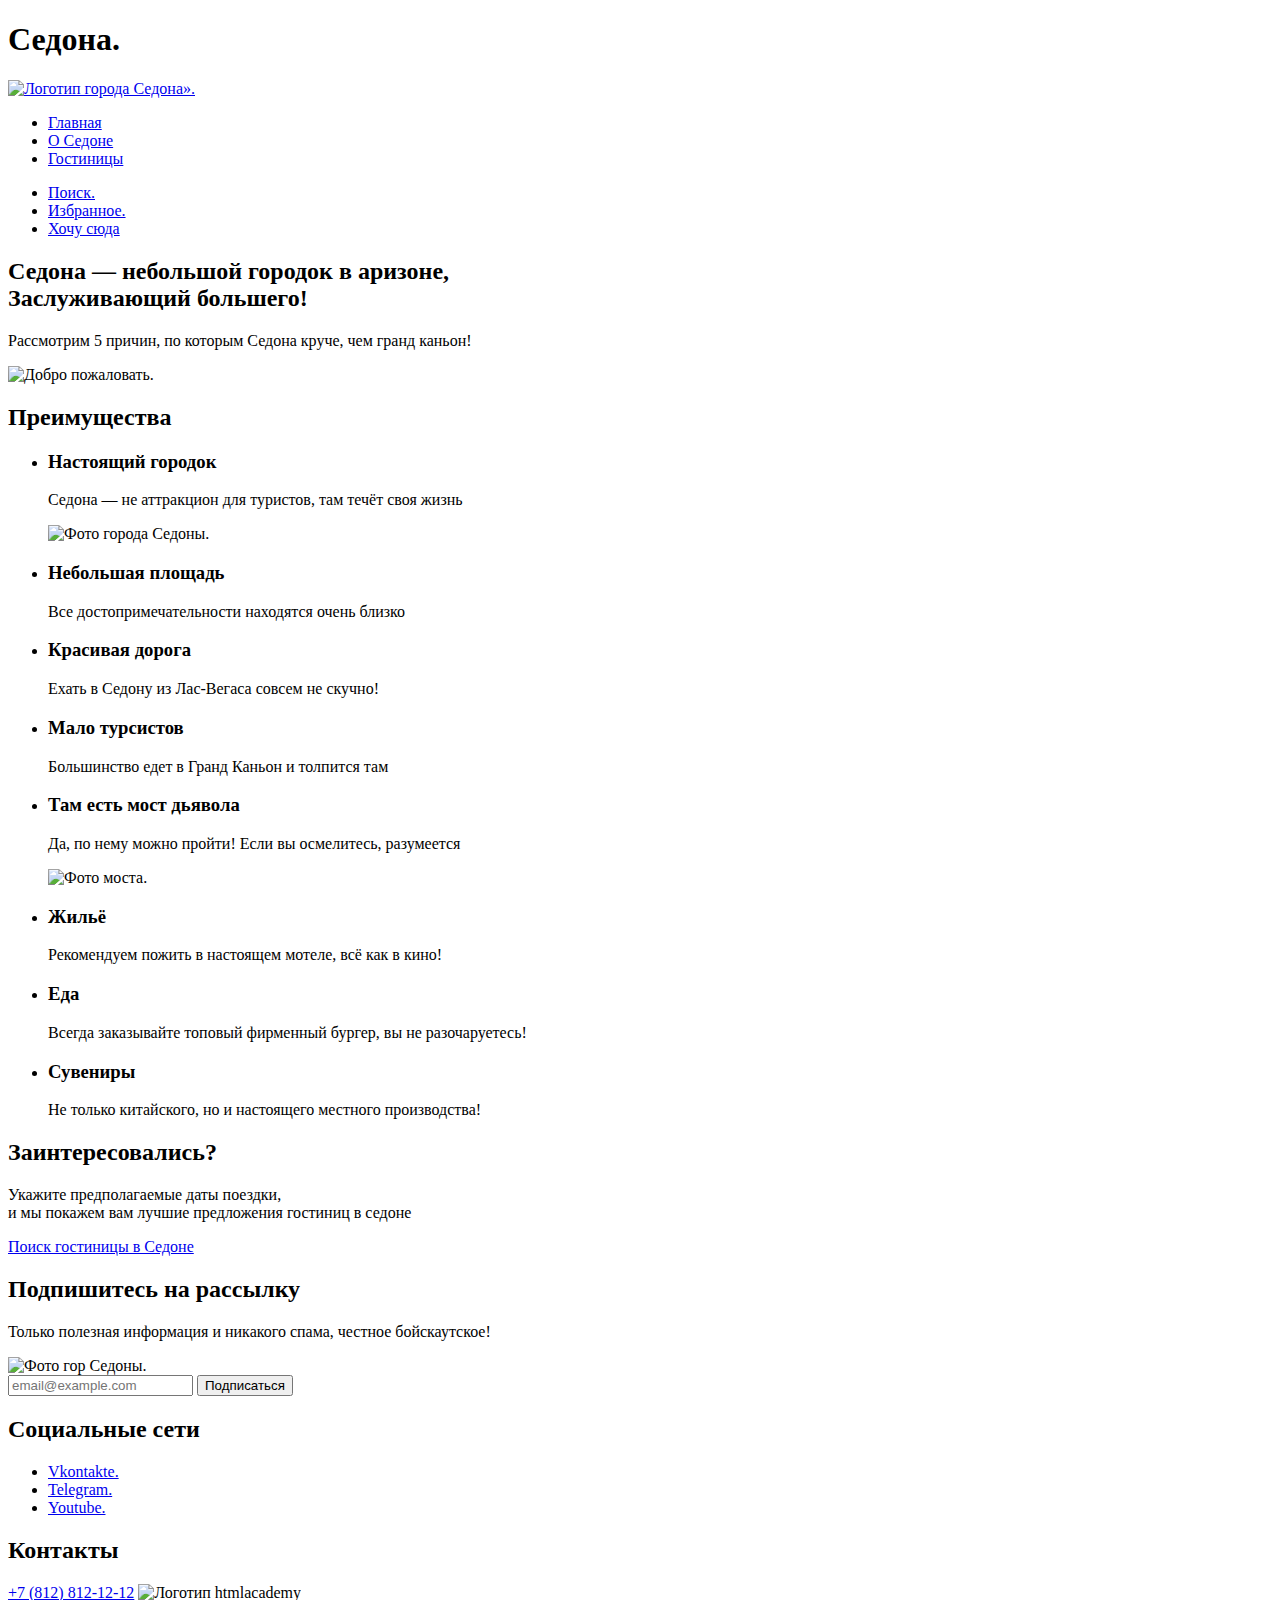
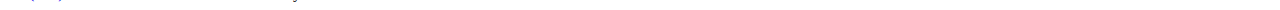
==== index.html @ 0842f84a "исправление ошибок в разметке" ====
<!DOCTYPE html>
<html lang="ru">

  <head>
    <meta charset="utf-8">
    <title>Сайт города Седона</title>
    <link rel="stylesheet" href=".vscode/styles/styles.css">
  </head>

  <body>
    <h1 class="visually-hidden">Седона.</h1>
    <header class="page-header">
      <nav class="navigation">
        <a class="navigation-logo" href="index.html">
          <img class="page-header-logo" src="images/logo-sedona.svg" width="140" height="70"
            alt="Логотип города Седона».">
        </a>
        <ul class="navigation-list">
          <li class="navigation-item">
            <a class="navigation-link" href="#">Главная</a>
          </li>
          <li class="navigation-item">
            <a class="navigation-link" href="about.html">О Седоне</a>
          </li>
          <li class="navigation-item">
            <a class="navigation-link" href="catalog.html">Гостиницы</a>
          </li>
        </ul>
        <ul class="navigation-list navigation-user">
          <li class="navigation-item">
            <a class="navigation-link" href="#">
              <span class="visually-hidden">Поиск.</span>
            </a>
          </li>
          <li class="navigation-item">
            <a class="navigation-link" href="#">
              <span class="visually-hidden">Избранное.</span>
            </a>
          </li>
          <li class="navigation-item">
            <a class="button button-go" href="#">Хочу сюда</a>
          </li>
        </ul>
      </nav>
    </header>
    <main class="main-index">
      <div class="text-field text-field-promo">
        <h2 class="text-field-promo-main">Седона — небольшой городок в аризоне,<br>Заслуживающий
          большего!</h2>
        <p class="text-field-promo-secondary">Рассмотрим 5 причин, по которым Седона круче, чем гранд каньон!</p>
      </div>
      <img class="welcome" src="images/welcome.svg" width="188" height="45" alt="Добро пожаловать.">
      <section class="advantages">
        <h2 class="visually-hidden">Преимущества</h2>
        <ul class="advantages-list">
          <li class="advantages-item">
            <h3 class="advantages-title">Настоящий городок</h3>
            <p class="advantages-description">Седона — не аттракцион для туристов, там течёт своя жизнь</p>
            <img class="advantages-image" src="images/city.jpg" width="800" height="384" alt="Фото города Седоны.">
          </li>
          <li class="advantages-item">
            <h3 class="advantages-title">Небольшая площадь</h3>
            <p class="advantages-description">Все достопримечательности находятся очень близко</p>
          </li>
          <li class="advantages-item">
            <h3 class="advantages-title">Красивая дорога</h3>
            <p class="advantages-description">Ехать в Седону из Лас-Вегаса совсем не скучно!</p>
          </li>
          <li class="advantages-item">
            <h3 class="advantages-title">Мало турсистов</h3>
            <p class="advantages-description">Большинство едет в Гранд Каньон и толпится там</p>
          </li>
          <li class="advantages-item">
            <h3 class="advantages-title">Там есть мост дьявола</h3>
            <p class="advantages-description">Да, по нему можно пройти! Если вы осмелитесь, разумеется</p>
            <img class="advantages-image" src="images/bridge.jpg" width="800" height="384" alt="Фото моста.">
          </li>
          <li class="advantages-item">
            <h3 class="advantages-title">Жильё</h3>
            <p class="advantages-description">Рекомендуем пожить в настоящем мотеле,
              всё как в кино!</p>
          </li>
          <li class="advantages-item">
            <h3 class="advantages-title">Еда</h3>
            <p class="advantages-description">Всегда заказывайте топовый фирменный бургер, вы не разочаруетесь!</p>
          </li>
          <li class="advantages-item">
            <h3 class="advantages-title">Сувениры</h3>
            <p class="advantages-description">Не только китайского, но и настоящего местного производства!</p>
          </li>
        </ul>
      </section>
      <section class="appointment">
        <h2 class="appointment-title title-general">Заинтересовались?</h2>
        <p class="appointment-description">Укажите предполагаемые даты поездки,<br>и мы покажем вам лучшие предложения
          гостиниц в седоне</p>
        <a class="button button-catalog" href="#">Поиск гостиницы в Седоне</a>
      </section>
    </main>
    <footer class="page-footer">
      <section class="newsletter">
        <h2 class="page-footer-title title-general">Подпишитесь на рассылку</h2>
        <p class="page-footer-description">Только полезная информация и никакого спама, честное бойскаутское!</p>
        <img class="background-image" src="images/background-footer.jpg" width="1200" height="415"
          alt="Фото гор Седоны.">
        <form class="newsletter-form" action="https://echo.htmlacademy.ru/" method="post">
          <label for="newsletter-email"></label>
          <input class="field" placeholder="email@example.com" type="email" name="newsletter-email"
            id="newsletter-email" required>
          <button class="button newsletter-button" type="submit">
            Подписаться
          </button>
        </form>
      </section>
      <section class="footer-social">
        <h2 class="visually-hidden">Социальные сети</h2>
        <ul class="footer-social-list">
          <li class="footer-social-item">
            <a class="social-link" href="https://vk.com/htmlacademy">
              <span class="visually-hidden">Vkontakte.</span>
            </a>
          </li>
          <li class="footer-social-item">
            <a class="social-link" href="https://t.me/htmlacademy">
              <span class="visually-hidden">Telegram.</span>
            </a>
          </li>
          <li class="footer-social-item">
            <a class="social-link" href="https://www.youtube.com/htmlacademy">
              <span class="visually-hidden">Youtube.</span>
            </a>
          </li>
        </ul>
      </section>
      <section class="footer-contacts">
        <h2 class="visually-hidden">Контакты</h2>
        <a class="footer-contacts-phone" href="tel:+78128121212">+7 (812) 812-12-12</a>
        <img class="footer-contacts-logo" src="images/html-academy.svg" width="115" height="33"
          alt="Логотип htmlacademy">
      </section>
    </footer>
  </body>

</html>
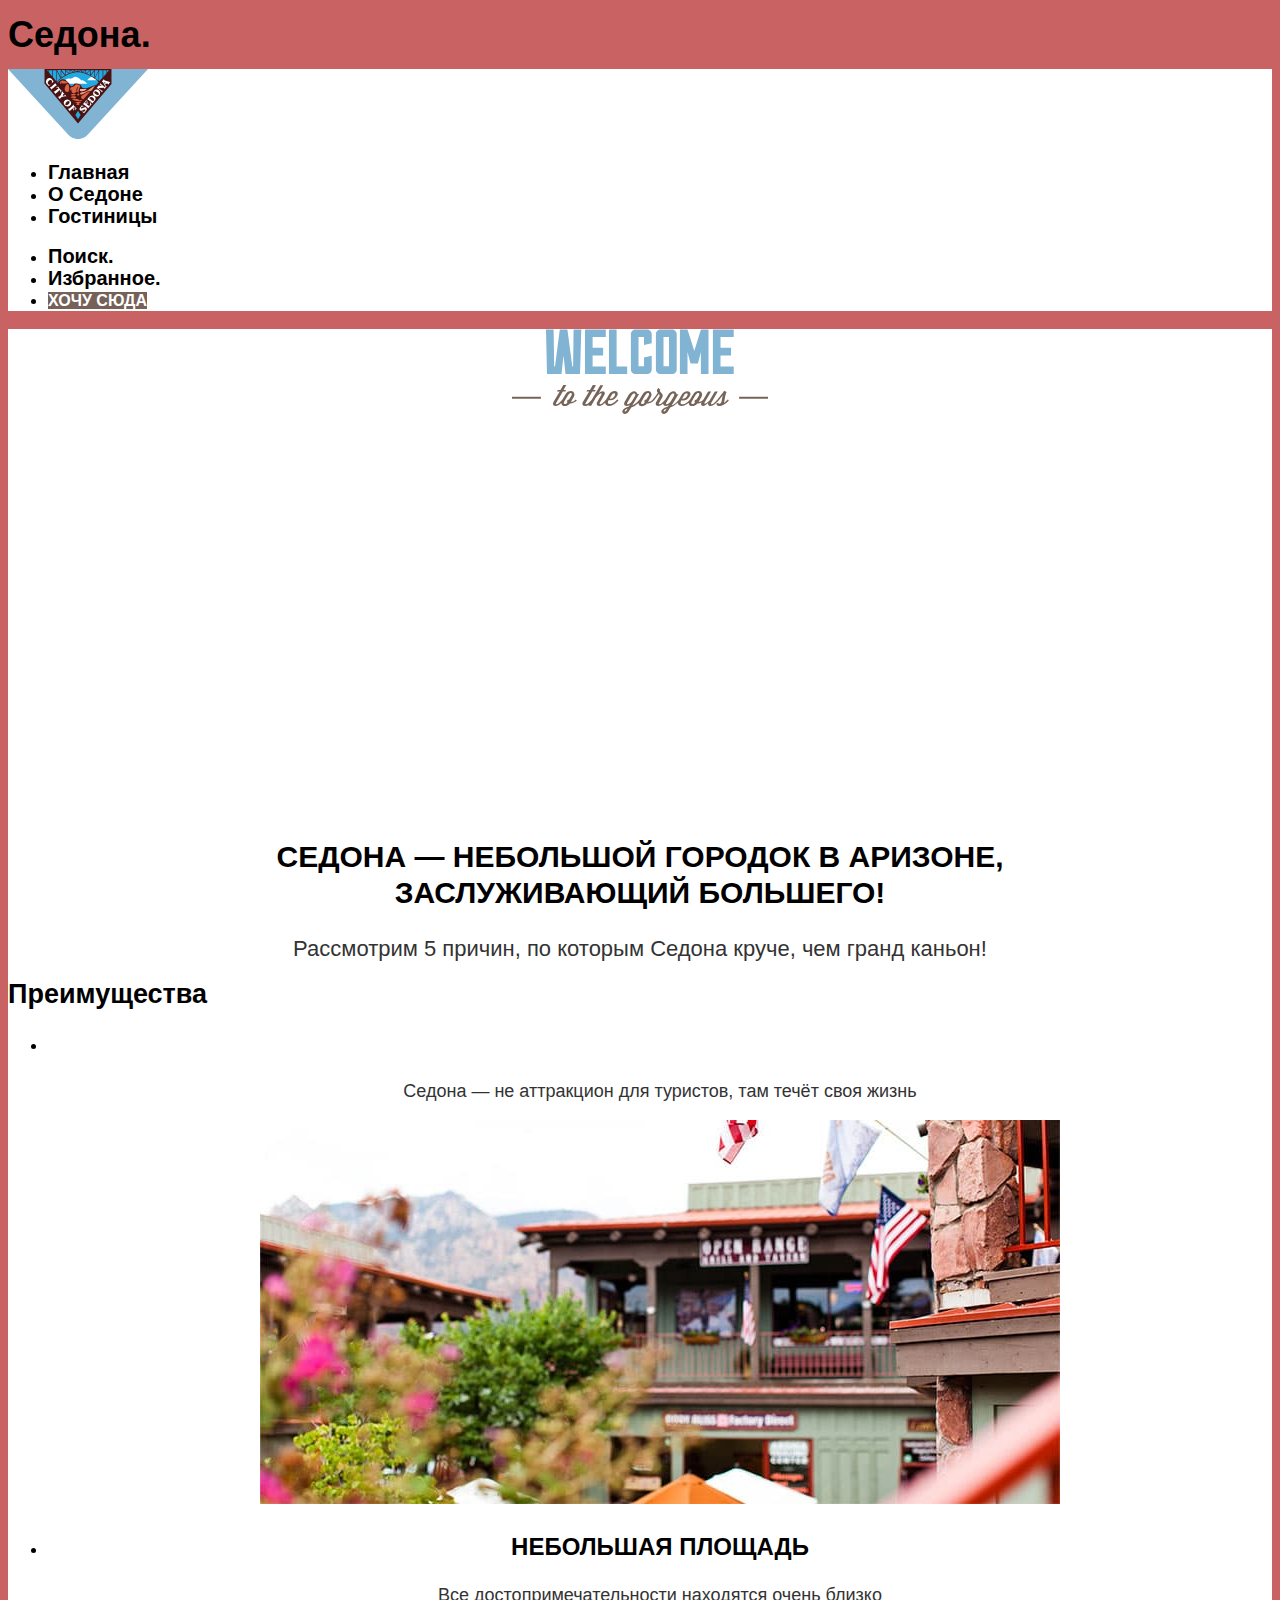
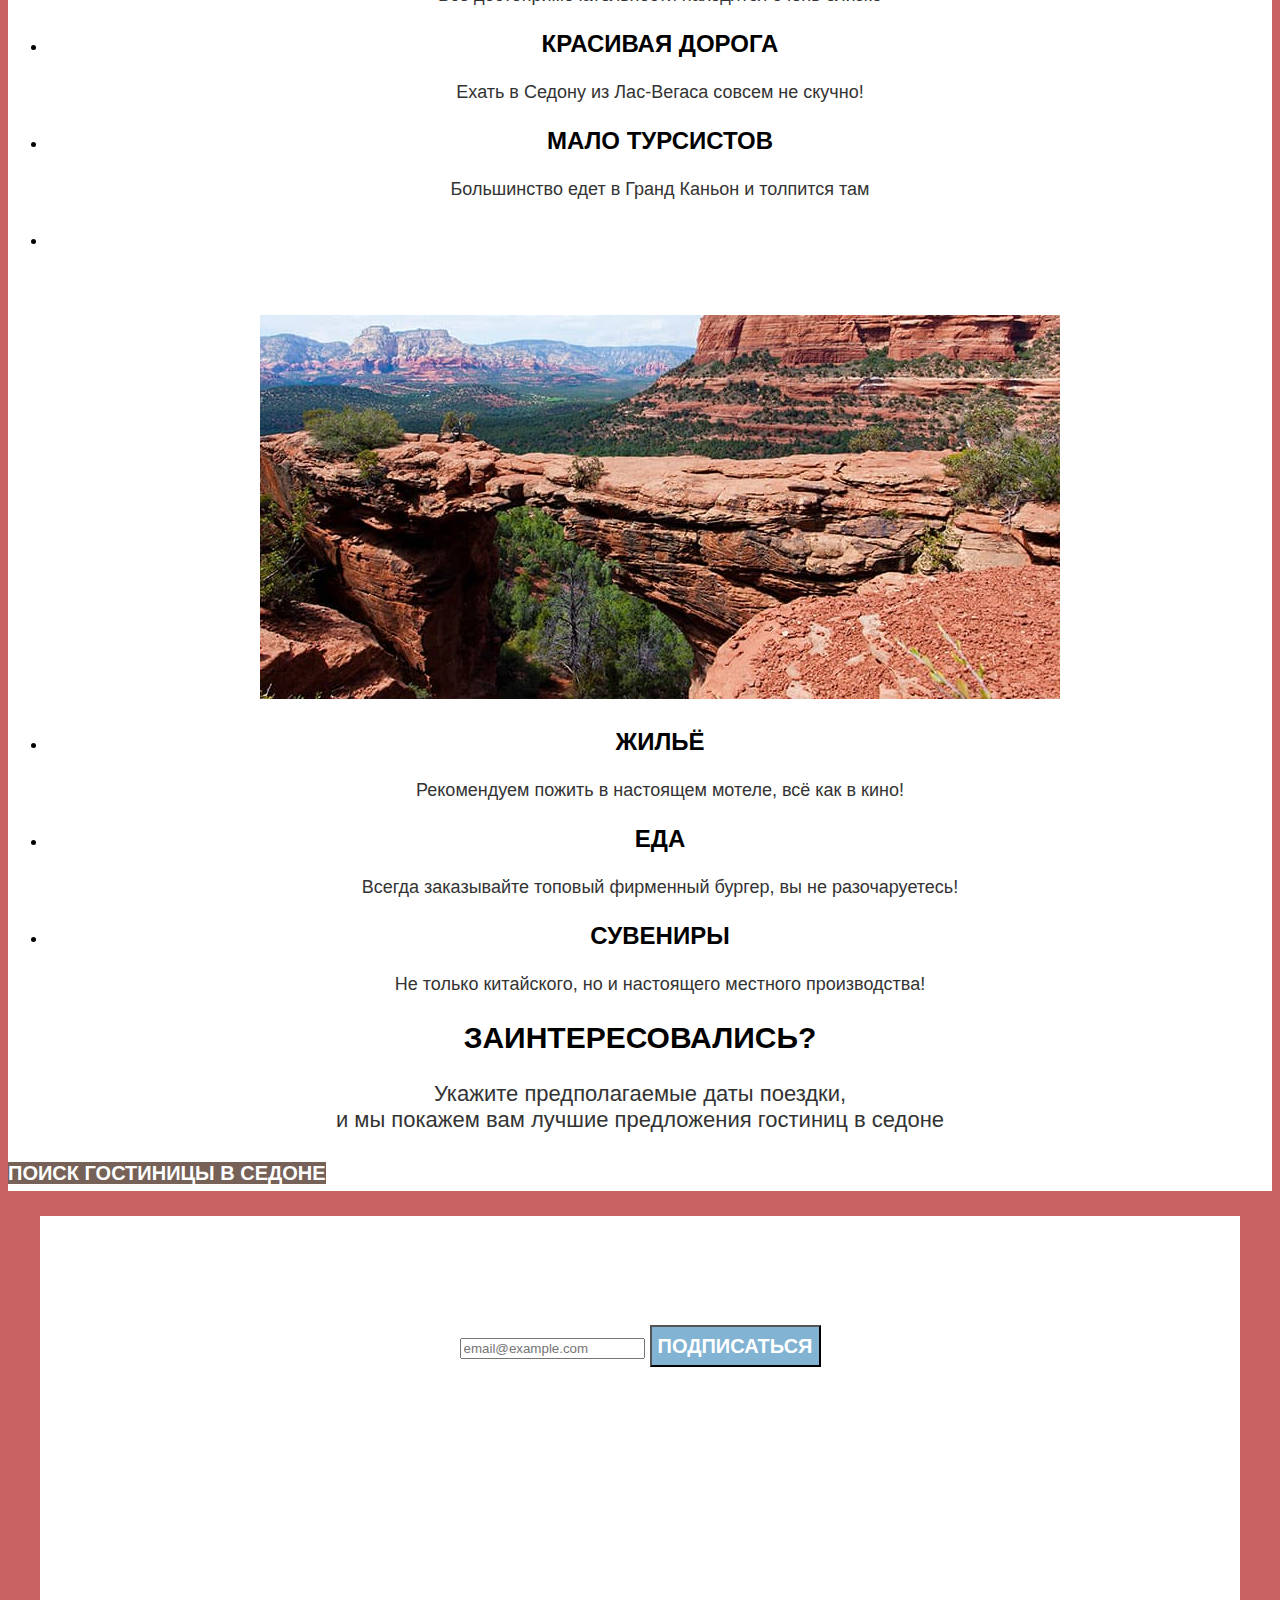
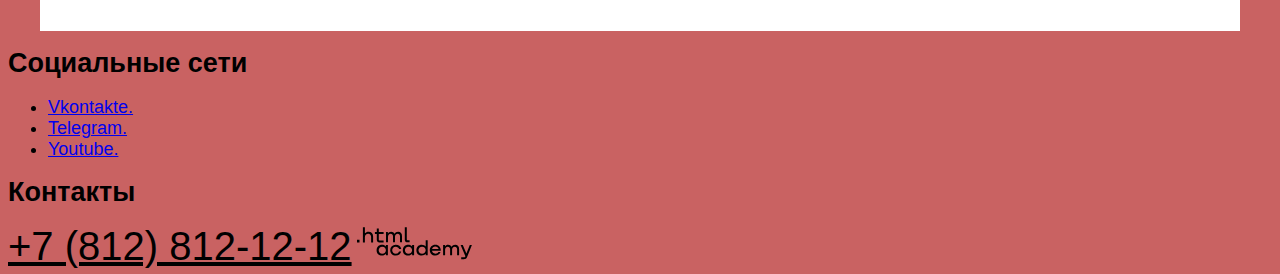
==== commit de2d5d4f: "графика и стилизация" ====
--- a/index.html
+++ b/index.html
@@ -38,24 +38,27 @@
             </a>
           </li>
           <li class="navigation-item">
-            <a class="button button-go" href="#">Хочу сюда</a>
+            <a class="button button-small" href="#">Хочу сюда</a>
           </li>
         </ul>
       </nav>
     </header>
     <main class="main-index">
+      <div class="hiro-block">
+        <img class="welcome" src="images/welcome.svg" width="458" height="352" alt="Добро пожаловать.">
+      </div>
       <div class="text-field text-field-promo">
-        <h2 class="text-field-promo-main">Седона — небольшой городок в аризоне,<br>Заслуживающий
+        <h2 class="text-field-promo-main title-general">Седона — небольшой городок в аризоне,<br>Заслуживающий
           большего!</h2>
-        <p class="text-field-promo-secondary">Рассмотрим 5 причин, по которым Седона круче, чем гранд каньон!</p>
+        <p class="text-field-promo-secondary description-general">Рассмотрим 5 причин, по которым Седона круче, чем
+          гранд каньон!</p>
       </div>
-      <img class="welcome" src="images/welcome.svg" width="188" height="45" alt="Добро пожаловать.">
       <section class="advantages">
         <h2 class="visually-hidden">Преимущества</h2>
         <ul class="advantages-list">
           <li class="advantages-item">
-            <h3 class="advantages-title">Настоящий городок</h3>
-            <p class="advantages-description">Седона — не аттракцион для туристов, там течёт своя жизнь</p>
+            <h3 class="advantages-title title-white">Настоящий городок</h3>
+            <p class="advantages-description ">Седона — не аттракцион для туристов, там течёт своя жизнь</p>
             <img class="advantages-image" src="images/city.jpg" width="800" height="384" alt="Фото города Седоны.">
           </li>
           <li class="advantages-item">
@@ -71,8 +74,9 @@
             <p class="advantages-description">Большинство едет в Гранд Каньон и толпится там</p>
           </li>
           <li class="advantages-item">
-            <h3 class="advantages-title">Там есть мост дьявола</h3>
-            <p class="advantages-description">Да, по нему можно пройти! Если вы осмелитесь, разумеется</p>
+            <h3 class="advantages-title title-white">Там есть мост дьявола</h3>
+            <p class="advantages-description description-white">Да, по нему можно пройти! Если вы осмелитесь, разумеется
+            </p>
             <img class="advantages-image" src="images/bridge.jpg" width="800" height="384" alt="Фото моста.">
           </li>
           <li class="advantages-item">
@@ -92,22 +96,22 @@
       </section>
       <section class="appointment">
         <h2 class="appointment-title title-general">Заинтересовались?</h2>
-        <p class="appointment-description">Укажите предполагаемые даты поездки,<br>и мы покажем вам лучшие предложения
+        <p class="appointment-description description-general">Укажите предполагаемые даты поездки,<br>и мы покажем вам
+          лучшие предложения
           гостиниц в седоне</p>
-        <a class="button button-catalog" href="#">Поиск гостиницы в Седоне</a>
+        <a class="button-search button-big" href="#">Поиск гостиницы в Седоне</a>
       </section>
     </main>
     <footer class="page-footer">
-      <section class="newsletter">
-        <h2 class="page-footer-title title-general">Подпишитесь на рассылку</h2>
-        <p class="page-footer-description">Только полезная информация и никакого спама, честное бойскаутское!</p>
-        <img class="background-image" src="images/background-footer.jpg" width="1200" height="415"
-          alt="Фото гор Седоны.">
+      <section class="newsletter-index">
+        <h2 class="page-footer-title-index title-general">Подпишитесь на рассылку</h2>
+        <p class="page-footer-description-index description-general">Только полезная информация и никакого спама,
+          честное бойскаутское!</p>
         <form class="newsletter-form" action="https://echo.htmlacademy.ru/" method="post">
           <label for="newsletter-email"></label>
           <input class="field" placeholder="email@example.com" type="email" name="newsletter-email"
             id="newsletter-email" required>
-          <button class="button newsletter-button" type="submit">
+          <button class="button button-big" type="submit">
             Подписаться
           </button>
         </form>
--- a/.vscode/styles/styles.css
+++ b/.vscode/styles/styles.css
@@ -0,0 +1,169 @@
+@font-face {
+  font-family: "PT Sans";
+  font-style: normal;
+  font-weight: 400;
+  src: url("../fonts/ptsans-400.woff2") format("woff2");
+  font-display: swap;
+}
+@font-face {
+  font-family: "PT Sans";
+  font-style: normal;
+  font-weight: 700;
+  src: url("../fonts/ptsans-700.woff2") format("woff2");
+  font-display: swap;
+}
+@font-face {
+  font-family: "PT Sans";
+  font-style: italic;
+  font-weight: 400;
+  src: url("../fonts/ptsans-400.woff2") format("woff2");
+  font-display: swap;
+}
+@font-face {
+  font-family: "PT Sans";
+  font-style: italic;
+  font-weight: 700;
+  src: url("../fonts/ptsans-700.woff2") format("woff2");
+  font-display: swap;
+}
+body {
+  font-family: "PT Sans", sans-serif;
+  font-size: 18px;
+  line-height: 21px;
+  font-style: normal;
+  color: #000000;
+  background-color: #c96262;
+
+}
+.page-header {
+  color: #000000;
+  background-color: #FFFFFF;
+}
+.navigation-link {
+  font-size: 20px;
+  font-weight: 700;
+  text-align: left;
+  text-decoration: none;
+  color: #000000;
+}
+.main-index {
+  color: #000000;
+  background-color: #FFFFFF;
+}
+.hiro-block {
+  width: 1200px;
+  height: 485px;
+  margin: auto;
+  text-align: center;
+  background-color: #FFFFFF;
+  background-image: url("../images/index-background.jpg"), url("../images/divider.svg");
+  background-position: center bottom, center;
+  background-repeat: no-repeat;
+}
+.title-general {
+  font-size: 30px;
+  line-height: 36px;
+  font-weight: 700;
+  text-transform: uppercase;
+  text-align: center;
+  color: #000000;
+}
+.description-general {
+  font-size: 22px;
+  line-height: 26px;
+  font-weight: 400;
+  text-align: center;
+  color: #333333;
+}
+.advantages-list {
+  text-align: center;
+}
+
+.advantages-title {
+  font-size: 24px;
+  line-height: 28px;
+  text-transform: uppercase;
+}
+.advantages-description {
+  line-height: 21px;
+  color: #333333;
+}
+.title-white {
+  color: #FFFFFF;
+}
+.description-white {
+  color: #FFFFFF;
+}
+.newsletter-index {
+  width: 1200px;
+  height: 415px;
+  margin: auto;
+  text-align: center;
+  background-color: #FFFFFF;
+  background-image: url("../images\background-footer.jpg");
+  background-position: center;
+  background-repeat: no-repeat;
+}
+.page-footer-title-index {
+  color: #FFFFFF;
+}
+.page-footer-description-index {
+  color: #FFFFFF;
+}
+.footer-contacts-phone {
+  font-size: 40px;
+  line-height: 40px;
+  font-weight: 400;
+  text-align: center;
+  color: #000000;
+}
+.button-small {
+  font-size: 16px;
+  line-height: 20px;
+  font-weight: 700;
+  text-align: center;
+  color: #ffffff;
+  background-color: #756157;
+  text-decoration: none;
+  text-transform: uppercase;
+}
+.button-big {
+  font-size: 20px;
+  line-height: 36px;
+  font-weight: 700;
+  text-align: center;
+  color: #ffffff;
+  background-color: #82B3D3;
+  text-decoration: none;
+  text-transform: uppercase;
+}
+.product-card-button-like {
+  background-color: #82B3D3;
+}
+.button-reset {
+  background-color: transparent;
+}
+.button-search {
+  background-color: #756157;
+  text-align: center;
+}
+.product-card-title {
+  font-size: 24px;
+  line-height: 28px;
+  font-weight: 700;
+  text-align: left;
+  color: #000000;
+  text-decoration: none;
+}
+.product-card-description {
+  text-align: left;
+  color: #333333;
+}
+.pagination-item {
+  font-size: 20px;
+  line-height: 36px;
+  font-weight: 700;
+  text-align: center;
+  color: #ffffff;
+  background-color: #82B3D3;
+}
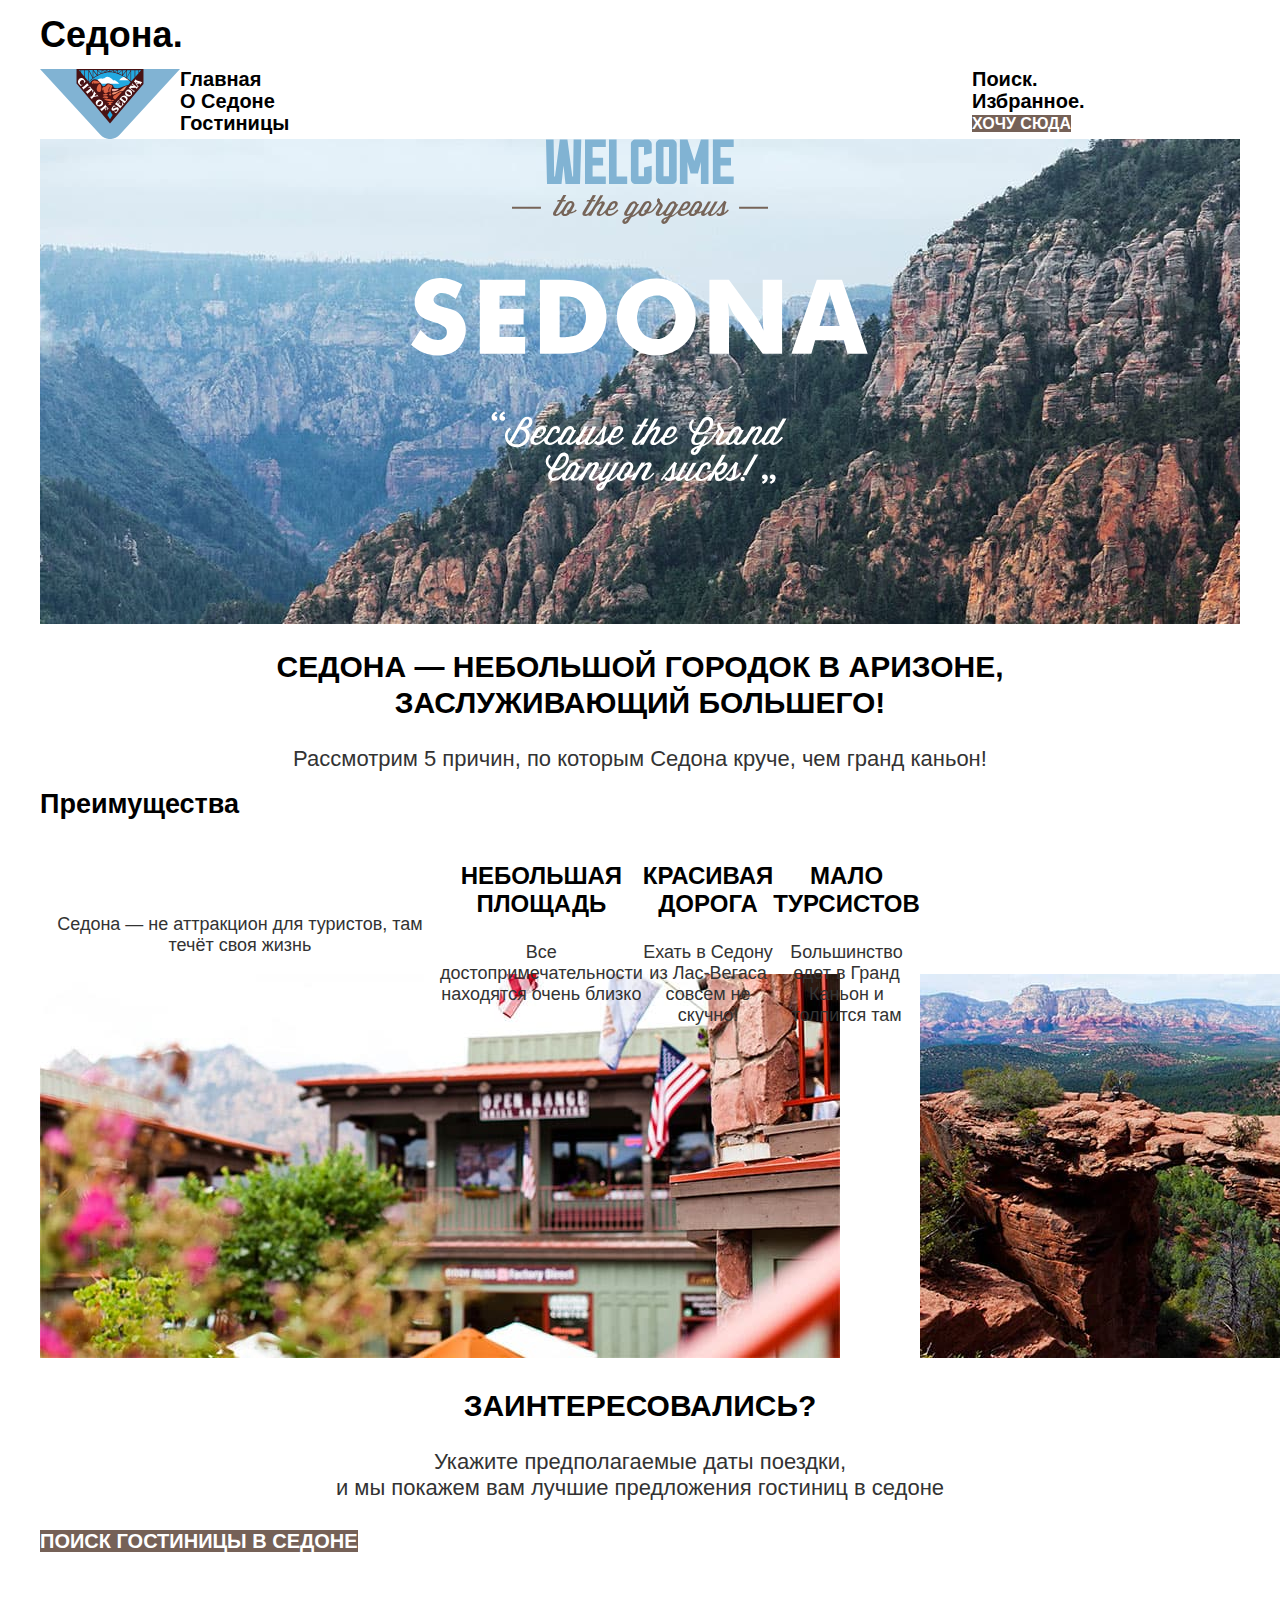
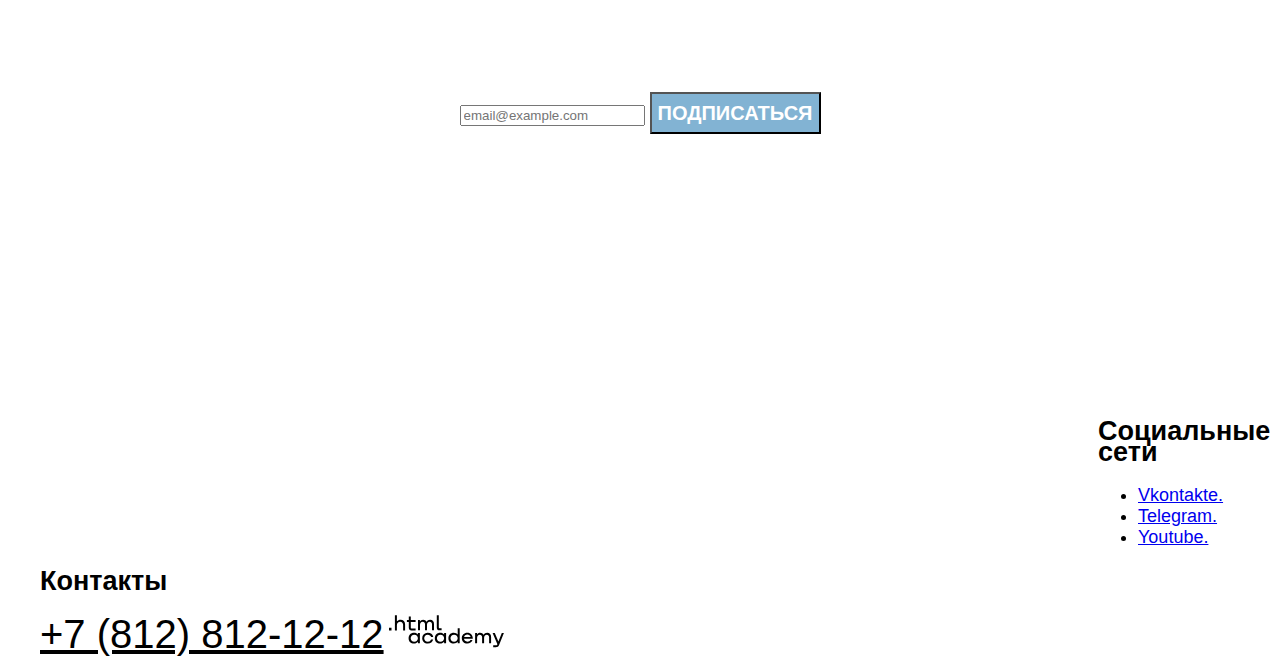
==== commit c0a0049a: "Сетки на флексах" ====
--- a/index.html
+++ b/index.html
@@ -4,10 +4,11 @@
   <head>
     <meta charset="utf-8">
     <title>Сайт города Седона</title>
-    <link rel="stylesheet" href=".vscode/styles/styles.css">
+    <link rel="stylesheet" href="styles/styles.css">
   </head>
 
   <body>
+    <div class="container">
     <h1 class="visually-hidden">Седона.</h1>
     <header class="page-header">
       <nav class="navigation">
@@ -143,6 +144,7 @@
           alt="Логотип htmlacademy">
       </section>
     </footer>
+  </div>
   </body>
 
 </html>
--- a/styles/styles.css
+++ b/styles/styles.css
@@ -0,0 +1,231 @@
+@font-face {
+  font-family: "PT Sans";
+  font-style: normal;
+  font-weight: 400;
+  src: url("../fonts/ptsans-400.woff2") format("woff2");
+  font-display: swap;
+}
+@font-face {
+  font-family: "PT Sans";
+  font-style: normal;
+  font-weight: 700;
+  src: url("../fonts/ptsans-700.woff2") format("woff2");
+  font-display: swap;
+}
+@font-face {
+  font-family: "PT Sans";
+  font-style: italic;
+  font-weight: 400;
+  src: url("../fonts/ptsans-400.woff2") format("woff2");
+  font-display: swap;
+}
+@font-face {
+  font-family: "PT Sans";
+  font-style: italic;
+  font-weight: 700;
+  src: url("../fonts/ptsans-700.woff2") format("woff2");
+  font-display: swap;
+}
+body {
+  margin: 0;
+  display: flex;
+  flex-direction: column;
+  min-height: 100%;
+  font-family: "PT Sans", sans-serif;
+  font-size: 18px;
+  line-height: 21px;
+  font-style: normal;
+  color: #000000;
+  background-color: #FFFFFF;
+}
+.container {
+  margin: auto;
+  width: 1200px;
+  flex-grow: 1;
+}
+.page-header {
+  color: #000000;
+  background-color: #FFFFFF;
+}
+.page-header-logo {
+  display: block;
+  margin: 0 auto;
+}
+.navigation {
+  display: flex;
+  margin: 0 auto;
+}
+.navigation-list {
+  width: 339px;
+  margin: 0;
+  padding: 0;
+  list-style: none;
+}
+.navigation-link {
+  font-size: 20px;
+  font-weight: 700;
+  text-align: left;
+  text-decoration: none;
+  color: #000000;
+}
+.navigation-user {
+  max-width: 268px;
+  margin-left: auto;
+}
+.main-index {
+  color: #000000;
+  background-color: #FFFFFF;
+}
+.hiro-block {
+  width: 1200px;
+  height: 485px;
+  margin: auto;
+  text-align: center;
+  background-color: #FFFFFF;
+  background-image: url("../images/index-background.jpg"), url("../images/divider.svg");
+  background-position: center bottom, center;
+  background-repeat: no-repeat;
+}
+.title-general {
+  font-size: 30px;
+  line-height: 36px;
+  font-weight: 700;
+  text-transform: uppercase;
+  text-align: center;
+  color: #000000;
+}
+.description-general {
+  font-size: 22px;
+  line-height: 26px;
+  font-weight: 400;
+  text-align: center;
+  color: #333333;
+}
+.advantages-list {
+  display: flex;
+  justify-content: space-between;
+  text-align: center;
+  list-style: none;
+  margin: 0;
+  padding: 0;
+}
+.advantages-item {
+  width: 400px;
+}
+.advantages-title {
+  font-size: 24px;
+  line-height: 28px;
+  text-transform: uppercase;
+}
+.advantages-description {
+  line-height: 21px;
+  color: #333333;
+}
+.advantages-image {
+  width: 800px;
+}
+.title-white {
+  color: #FFFFFF;
+}
+.description-white {
+  color: #FFFFFF;
+}
+.newsletter-index {
+  height: 415px;
+  margin: auto;
+  text-align: center;
+  background-color: #FFFFFF;
+  background-image: url("../images\background-footer.jpg");
+  background-position: center;
+  background-repeat: no-repeat;
+}
+.page-footer- {
+  display: flex;
+  width: 1200px;
+  margin: 0 auto;
+}
+.page-footer-title-index {
+  color: #FFFFFF;
+}
+.page-footer-description-index {
+  color: #FFFFFF;
+}
+.footer-contacts {
+  width: 720px;
+  margin-right: 142px;
+}
+.footer-social {
+  margin-left: auto;
+  max-width: 142px;
+}
+.footer-contacts-phone {
+  font-size: 40px;
+  line-height: 40px;
+  font-weight: 400;
+  text-align: center;
+  color: #000000;
+}
+.select-control {
+  width: 292px;
+  margin-right: 338px;
+}
+.product-list {
+  list-style: none;
+  display: flex;
+  justify-content: space-between;
+  margin: 0;
+  padding: 70;
+}
+.product-card {
+  width: 340px;
+}
+.button-small {
+  font-size: 16px;
+  line-height: 20px;
+  font-weight: 700;
+  text-align: center;
+  color: #ffffff;
+  background-color: #756157;
+  text-decoration: none;
+  text-transform: uppercase;
+}
+.button-big {
+  font-size: 20px;
+  line-height: 36px;
+  font-weight: 700;
+  text-align: center;
+  color: #ffffff;
+  background-color: #82B3D3;
+  text-decoration: none;
+  text-transform: uppercase;
+}
+.product-card-button-like {
+  background-color: #82B3D3;
+}
+.button-reset {
+  background-color: transparent;
+}
+.button-search {
+  background-color: #756157;
+  text-align: center;
+}
+.product-card-title {
+  font-size: 24px;
+  line-height: 28px;
+  font-weight: 700;
+  text-align: left;
+  color: #000000;
+  text-decoration: none;
+}
+.product-card-description {
+  text-align: left;
+  color: #333333;
+}
+.pagination-item {
+  font-size: 20px;
+  line-height: 36px;
+  font-weight: 700;
+  text-align: center;
+  color: #ffffff;
+  background-color: #82B3D3;
+}
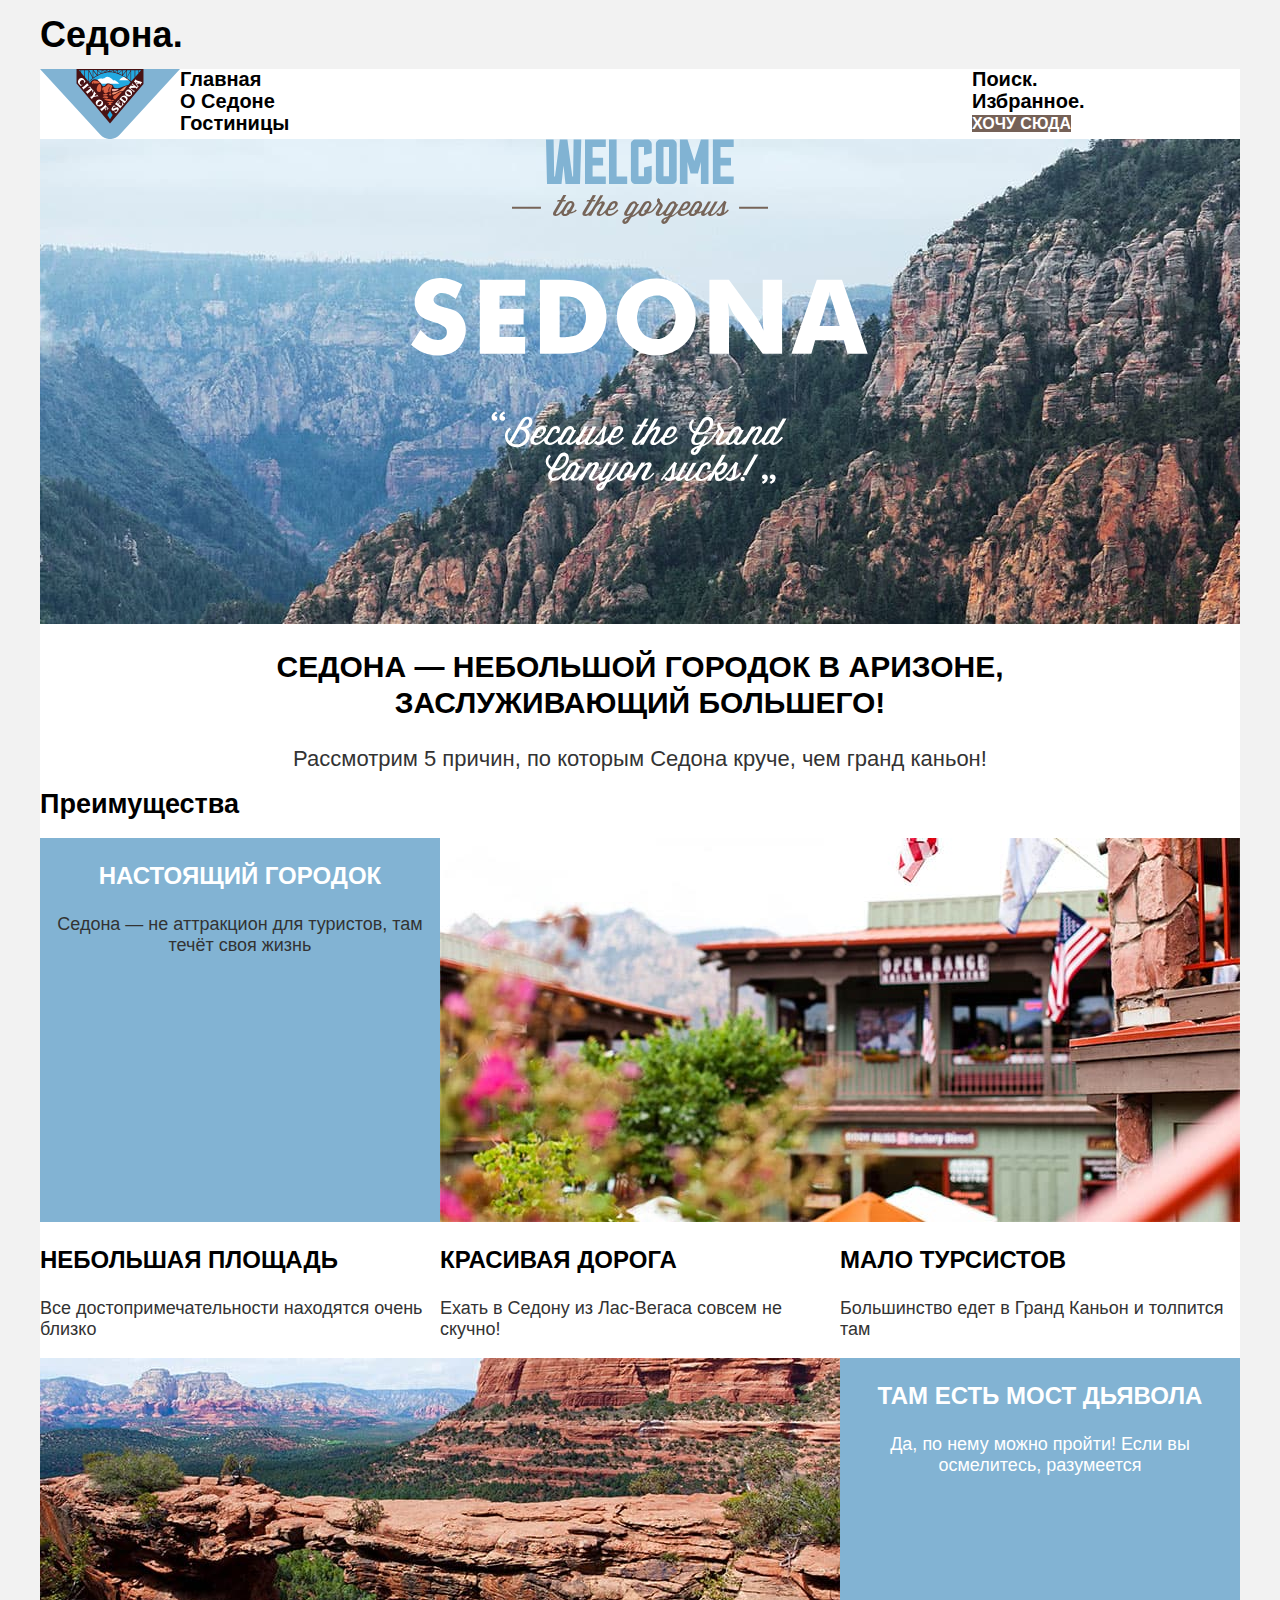
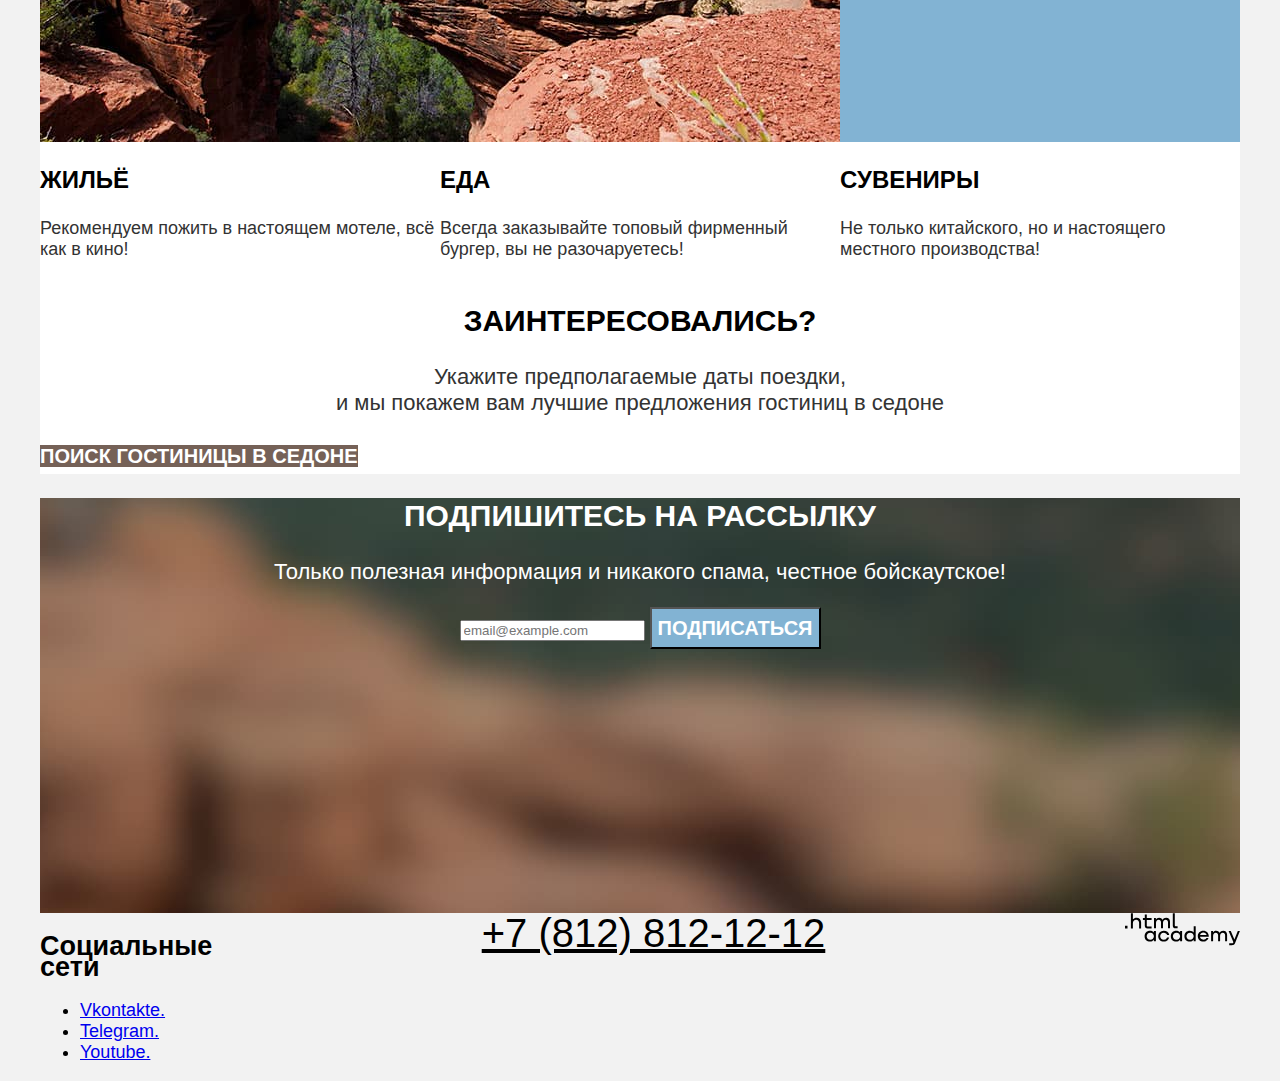
==== commit f11791ba: "Исправление ошибок в сетках" ====
--- a/index.html
+++ b/index.html
@@ -9,142 +9,143 @@
 
   <body>
     <div class="container">
-    <h1 class="visually-hidden">Седона.</h1>
-    <header class="page-header">
-      <nav class="navigation">
-        <a class="navigation-logo" href="index.html">
-          <img class="page-header-logo" src="images/logo-sedona.svg" width="140" height="70"
-            alt="Логотип города Седона».">
-        </a>
-        <ul class="navigation-list">
-          <li class="navigation-item">
-            <a class="navigation-link" href="#">Главная</a>
-          </li>
-          <li class="navigation-item">
-            <a class="navigation-link" href="about.html">О Седоне</a>
-          </li>
-          <li class="navigation-item">
-            <a class="navigation-link" href="catalog.html">Гостиницы</a>
-          </li>
-        </ul>
-        <ul class="navigation-list navigation-user">
-          <li class="navigation-item">
-            <a class="navigation-link" href="#">
-              <span class="visually-hidden">Поиск.</span>
-            </a>
-          </li>
-          <li class="navigation-item">
-            <a class="navigation-link" href="#">
-              <span class="visually-hidden">Избранное.</span>
-            </a>
-          </li>
-          <li class="navigation-item">
-            <a class="button button-small" href="#">Хочу сюда</a>
-          </li>
-        </ul>
-      </nav>
-    </header>
-    <main class="main-index">
-      <div class="hiro-block">
-        <img class="welcome" src="images/welcome.svg" width="458" height="352" alt="Добро пожаловать.">
-      </div>
-      <div class="text-field text-field-promo">
-        <h2 class="text-field-promo-main title-general">Седона — небольшой городок в аризоне,<br>Заслуживающий
-          большего!</h2>
-        <p class="text-field-promo-secondary description-general">Рассмотрим 5 причин, по которым Седона круче, чем
-          гранд каньон!</p>
-      </div>
-      <section class="advantages">
-        <h2 class="visually-hidden">Преимущества</h2>
-        <ul class="advantages-list">
-          <li class="advantages-item">
-            <h3 class="advantages-title title-white">Настоящий городок</h3>
-            <p class="advantages-description ">Седона — не аттракцион для туристов, там течёт своя жизнь</p>
-            <img class="advantages-image" src="images/city.jpg" width="800" height="384" alt="Фото города Седоны.">
-          </li>
-          <li class="advantages-item">
-            <h3 class="advantages-title">Небольшая площадь</h3>
-            <p class="advantages-description">Все достопримечательности находятся очень близко</p>
-          </li>
-          <li class="advantages-item">
-            <h3 class="advantages-title">Красивая дорога</h3>
-            <p class="advantages-description">Ехать в Седону из Лас-Вегаса совсем не скучно!</p>
-          </li>
-          <li class="advantages-item">
-            <h3 class="advantages-title">Мало турсистов</h3>
-            <p class="advantages-description">Большинство едет в Гранд Каньон и толпится там</p>
-          </li>
-          <li class="advantages-item">
-            <h3 class="advantages-title title-white">Там есть мост дьявола</h3>
-            <p class="advantages-description description-white">Да, по нему можно пройти! Если вы осмелитесь, разумеется
-            </p>
-            <img class="advantages-image" src="images/bridge.jpg" width="800" height="384" alt="Фото моста.">
-          </li>
-          <li class="advantages-item">
-            <h3 class="advantages-title">Жильё</h3>
-            <p class="advantages-description">Рекомендуем пожить в настоящем мотеле,
-              всё как в кино!</p>
-          </li>
-          <li class="advantages-item">
-            <h3 class="advantages-title">Еда</h3>
-            <p class="advantages-description">Всегда заказывайте топовый фирменный бургер, вы не разочаруетесь!</p>
-          </li>
-          <li class="advantages-item">
-            <h3 class="advantages-title">Сувениры</h3>
-            <p class="advantages-description">Не только китайского, но и настоящего местного производства!</p>
-          </li>
-        </ul>
-      </section>
-      <section class="appointment">
-        <h2 class="appointment-title title-general">Заинтересовались?</h2>
-        <p class="appointment-description description-general">Укажите предполагаемые даты поездки,<br>и мы покажем вам
-          лучшие предложения
-          гостиниц в седоне</p>
-        <a class="button-search button-big" href="#">Поиск гостиницы в Седоне</a>
-      </section>
-    </main>
-    <footer class="page-footer">
-      <section class="newsletter-index">
-        <h2 class="page-footer-title-index title-general">Подпишитесь на рассылку</h2>
-        <p class="page-footer-description-index description-general">Только полезная информация и никакого спама,
-          честное бойскаутское!</p>
-        <form class="newsletter-form" action="https://echo.htmlacademy.ru/" method="post">
-          <label for="newsletter-email"></label>
-          <input class="field" placeholder="email@example.com" type="email" name="newsletter-email"
-            id="newsletter-email" required>
-          <button class="button button-big" type="submit">
-            Подписаться
-          </button>
-        </form>
-      </section>
-      <section class="footer-social">
-        <h2 class="visually-hidden">Социальные сети</h2>
-        <ul class="footer-social-list">
-          <li class="footer-social-item">
-            <a class="social-link" href="https://vk.com/htmlacademy">
-              <span class="visually-hidden">Vkontakte.</span>
-            </a>
-          </li>
-          <li class="footer-social-item">
-            <a class="social-link" href="https://t.me/htmlacademy">
-              <span class="visually-hidden">Telegram.</span>
-            </a>
-          </li>
-          <li class="footer-social-item">
-            <a class="social-link" href="https://www.youtube.com/htmlacademy">
-              <span class="visually-hidden">Youtube.</span>
-            </a>
-          </li>
-        </ul>
-      </section>
-      <section class="footer-contacts">
-        <h2 class="visually-hidden">Контакты</h2>
-        <a class="footer-contacts-phone" href="tel:+78128121212">+7 (812) 812-12-12</a>
-        <img class="footer-contacts-logo" src="images/html-academy.svg" width="115" height="33"
-          alt="Логотип htmlacademy">
-      </section>
-    </footer>
-  </div>
+      <h1 class="visually-hidden">Седона.</h1>
+      <header class="page-header">
+        <nav class="navigation">
+          <a class="navigation-logo" href="index.html">
+            <img class="page-header-logo" src="images/logo-sedona.svg" width="140" height="70"
+              alt="Логотип города Седона».">
+          </a>
+          <ul class="navigation-list">
+            <li class="navigation-item">
+              <a class="navigation-link" href="#">Главная</a>
+            </li>
+            <li class="navigation-item">
+              <a class="navigation-link" href="about.html">О Седоне</a>
+            </li>
+            <li class="navigation-item">
+              <a class="navigation-link" href="catalog.html">Гостиницы</a>
+            </li>
+          </ul>
+          <ul class="navigation-list navigation-user">
+            <li class="navigation-item">
+              <a class="navigation-link" href="#">
+                <span class="visually-hidden">Поиск.</span>
+              </a>
+            </li>
+            <li class="navigation-item">
+              <a class="navigation-link" href="#">
+                <span class="visually-hidden">Избранное.</span>
+              </a>
+            </li>
+            <li class="navigation-item">
+              <a class="button button-small" href="#">Хочу сюда</a>
+            </li>
+          </ul>
+        </nav>
+      </header>
+      <main class="main-index">
+        <div class="hiro-block">
+          <img class="welcome" src="images/welcome.svg" width="458" height="352" alt="Добро пожаловать.">
+        </div>
+        <div class="text-field text-field-promo">
+          <h2 class="text-field-promo-main title-general">Седона — небольшой городок в аризоне,<br>Заслуживающий
+            большего!</h2>
+          <p class="text-field-promo-secondary description-general">Рассмотрим 5 причин, по которым Седона круче, чем
+            гранд каньон!</p>
+        </div>
+        <section class="advantages">
+          <h2 class="visually-hidden">Преимущества</h2>
+          <ul class="advantages-list">
+            <li class="full-width">
+              <div class="advantages-item blue">
+                <h3 class="advantages-title title-white">Настоящий городок</h3>
+                <p class="advantages-description ">Седона — не аттракцион для туристов, там течёт своя жизнь</p>
+              </div>
+              <img class="advantages-image" src="images/city.jpg" width="800" height="384" alt="Фото города Седоны.">
+            </li>
+            <li class="advantages-item">
+              <h3 class="advantages-title">Небольшая площадь</h3>
+              <p class="advantages-description">Все достопримечательности находятся очень близко</p>
+            </li>
+            <li class="advantages-item">
+              <h3 class="advantages-title">Красивая дорога</h3>
+              <p class="advantages-description">Ехать в Седону из Лас-Вегаса совсем не скучно!</p>
+            </li>
+            <li class="advantages-item">
+              <h3 class="advantages-title">Мало турсистов</h3>
+              <p class="advantages-description">Большинство едет в Гранд Каньон и толпится там</p>
+            </li>
+            <li class="full-width">
+              <img class="advantages-image" src="images/bridge.jpg" width="800" height="384" alt="Фото моста.">
+              <div class="advantages-item blue">
+                <h3 class="advantages-title title-white">Там есть мост дьявола</h3>
+                <p class="advantages-description description-white">Да, по нему можно пройти! Если вы осмелитесь, разумеется</p>
+              </div>
+            </li>
+            <li class="advantages-item">
+              <h3 class="advantages-title">Жильё</h3>
+              <p class="advantages-description">Рекомендуем пожить в настоящем мотеле,
+                всё как в кино!</p>
+            </li>
+            <li class="advantages-item">
+              <h3 class="advantages-title">Еда</h3>
+              <p class="advantages-description">Всегда заказывайте топовый фирменный бургер, вы не разочаруетесь!</p>
+            </li>
+            <li class="advantages-item">
+              <h3 class="advantages-title">Сувениры</h3>
+              <p class="advantages-description">Не только китайского, но и настоящего местного производства!</p>
+            </li>
+          </ul>
+        </section>
+        <section class="appointment">
+          <h2 class="appointment-title title-general">Заинтересовались?</h2>
+          <p class="appointment-description description-general">Укажите предполагаемые даты поездки,<br>и мы покажем вам
+            лучшие предложения
+            гостиниц в седоне</p>
+          <a class="button-search button-big" href="#">Поиск гостиницы в Седоне</a>
+        </section>
+      </main>
+      <footer class="page-footer">
+        <section class="newsletter-index newsletter">
+          <h2 class="page-footer-title-index title-general">Подпишитесь на рассылку</h2>
+          <p class="page-footer-description-index description-general">Только полезная информация и никакого спама,
+            честное бойскаутское!</p>
+          <form class="newsletter-form" action="https://echo.htmlacademy.ru/" method="post">
+            <label for="newsletter-email"></label>
+            <input class="field" placeholder="email@example.com" type="email" name="newsletter-email"
+              id="newsletter-email" required>
+            <button class="button button-big" type="submit">
+              Подписаться
+            </button>
+          </form>
+        </section>
+        <div class="footer-wrapper">
+          <section class="footer-social">
+            <h2 class="visually-hidden">Социальные сети</h2>
+            <ul class="footer-social-list">
+              <li class="footer-social-item">
+                <a class="social-link" href="https://vk.com/htmlacademy">
+                  <span class="visually-hidden">Vkontakte.</span>
+                </a>
+              </li>
+              <li class="footer-social-item">
+                <a class="social-link" href="https://t.me/htmlacademy">
+                  <span class="visually-hidden">Telegram.</span>
+                </a>
+              </li>
+              <li class="footer-social-item">
+                <a class="social-link" href="https://www.youtube.com/htmlacademy">
+                  <span class="visually-hidden">Youtube.</span>
+                </a>
+              </li>
+            </ul>
+          </section>
+          <a class="footer-contacts-phone" href="tel:+78128121212">+7 (812) 812-12-12</a>
+          <img class="footer-contacts-logo" src="images/html-academy.svg" width="115" height="33" alt="Логотип htmlacademy">
+        </div>
+      </footer>
+    </div>
   </body>
 
 </html>
--- a/styles/styles.css
+++ b/styles/styles.css
@@ -28,20 +28,20 @@
 }
 body {
   margin: 0;
-  display: flex;
-  flex-direction: column;
   min-height: 100%;
   font-family: "PT Sans", sans-serif;
   font-size: 18px;
   line-height: 21px;
   font-style: normal;
   color: #000000;
-  background-color: #FFFFFF;
+  background-color: #F2F2F2;
 }
 .container {
   margin: auto;
   width: 1200px;
   flex-grow: 1;
+  display: flex;
+  flex-direction: column;
 }
 .page-header {
   color: #000000;
@@ -77,8 +77,7 @@
   background-color: #FFFFFF;
 }
 .hiro-block {
-  width: 1200px;
-  height: 485px;
+  min-height: 485px;
   margin: auto;
   text-align: center;
   background-color: #FFFFFF;
@@ -103,14 +102,17 @@
 }
 .advantages-list {
   display: flex;
-  justify-content: space-between;
-  text-align: center;
+  flex-wrap: wrap;
   list-style: none;
   margin: 0;
   padding: 0;
 }
 .advantages-item {
   width: 400px;
+}
+.full-width {
+  width: 100%;
+  display: flex;
 }
 .advantages-title {
   font-size: 24px;
@@ -121,8 +123,9 @@
   line-height: 21px;
   color: #333333;
 }
-.advantages-image {
-  width: 800px;
+.blue {
+  text-align: center;
+  background-color: #82B3D3;
 }
 .title-white {
   color: #FFFFFF;
@@ -130,19 +133,19 @@
 .description-white {
   color: #FFFFFF;
 }
+.newsletter {
+  min-height: 415px;
+  margin: auto;
+  text-align: center;
+  background-color: #FFFFFF;
+  color: #000000;
+}
 .newsletter-index {
-  height: 415px;
-  margin: auto;
-  text-align: center;
-  background-color: #FFFFFF;
-  background-image: url("../images\background-footer.jpg");
+  background-color: #82B3D3;
+  background-image: url("../images/background-footer.jpg");
   background-position: center;
   background-repeat: no-repeat;
-}
-.page-footer- {
-  display: flex;
-  width: 1200px;
-  margin: 0 auto;
+  color: #FFFFFF;
 }
 .page-footer-title-index {
   color: #FFFFFF;
@@ -155,8 +158,11 @@
   margin-right: 142px;
 }
 .footer-social {
-  margin-left: auto;
   max-width: 142px;
+}
+.footer-wrapper {
+  display: flex;
+  justify-content: space-between;
 }
 .footer-contacts-phone {
   font-size: 40px;
@@ -221,6 +227,13 @@
   text-align: left;
   color: #333333;
 }
+.pagination {
+  display: flex;
+  margin: 0;
+  padding: 0;
+  list-style: none;
+  gap: 8px;
+}
 .pagination-item {
   font-size: 20px;
   line-height: 36px;
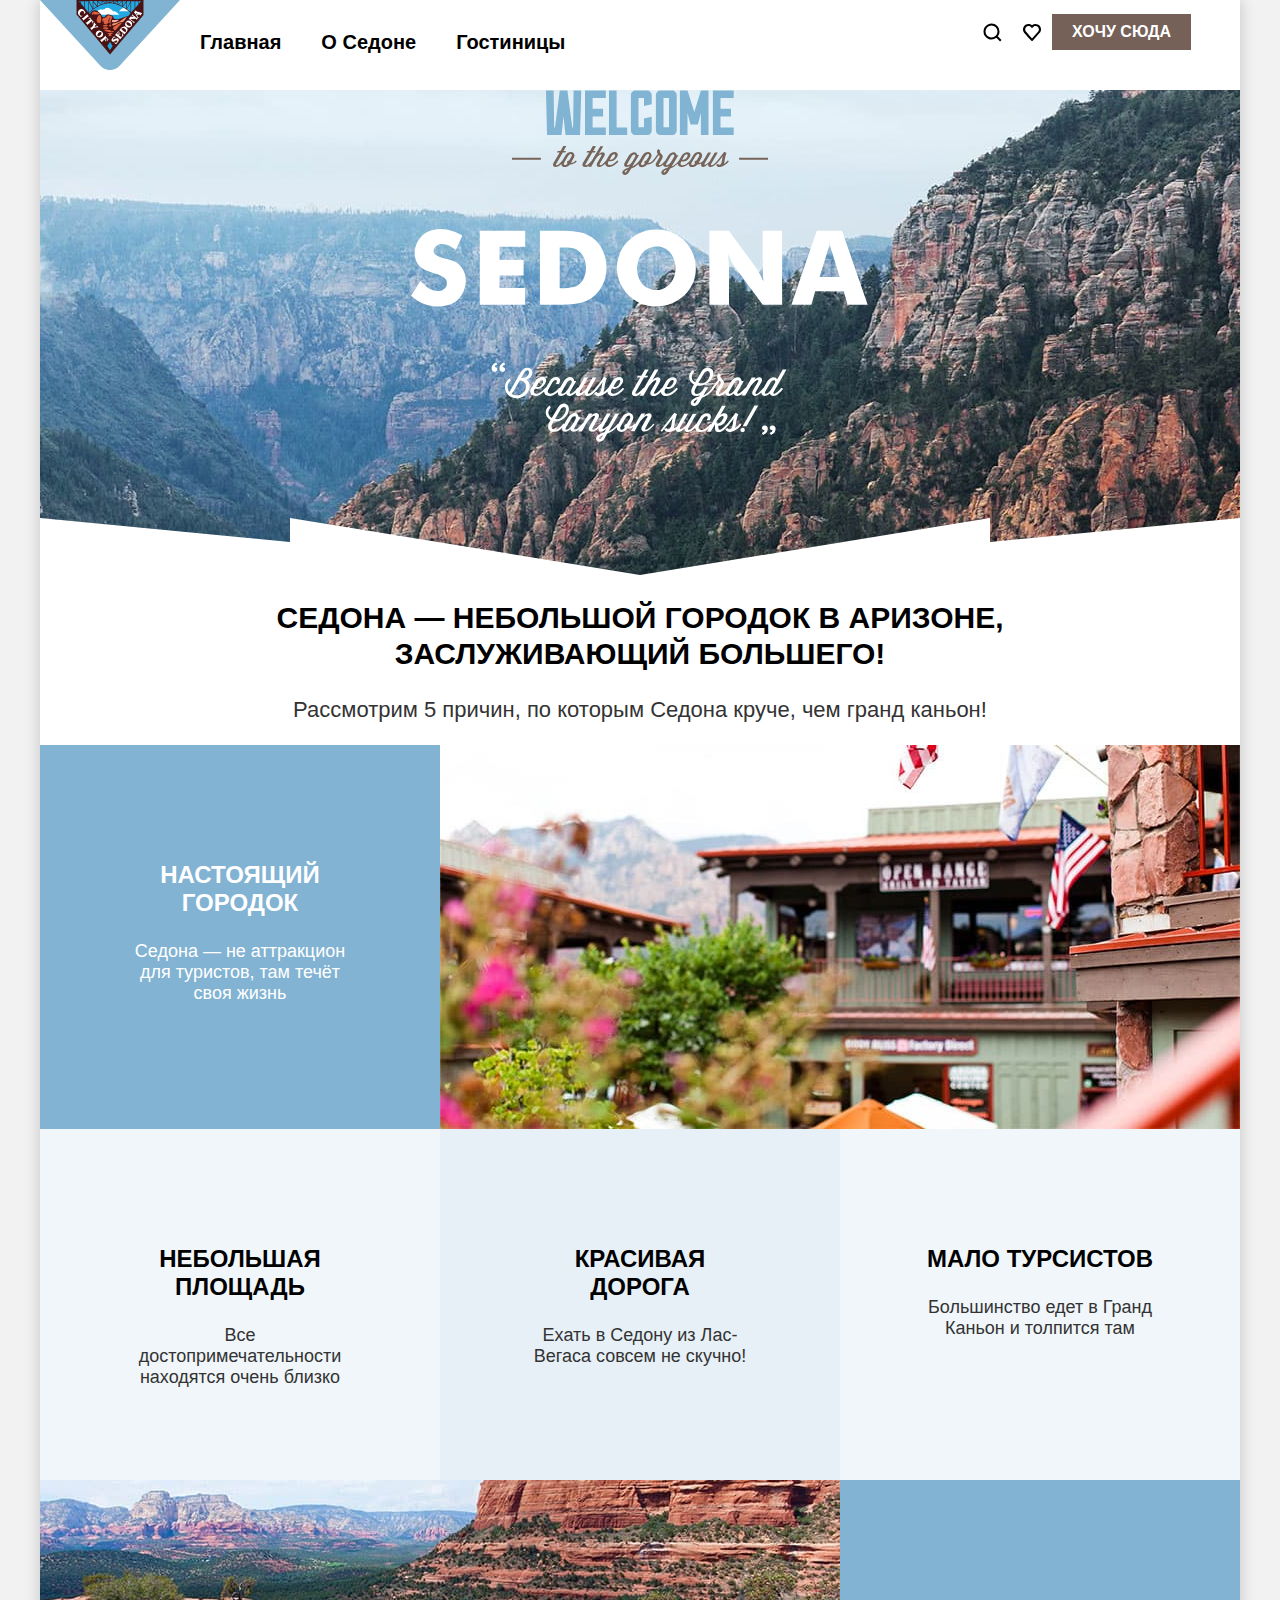
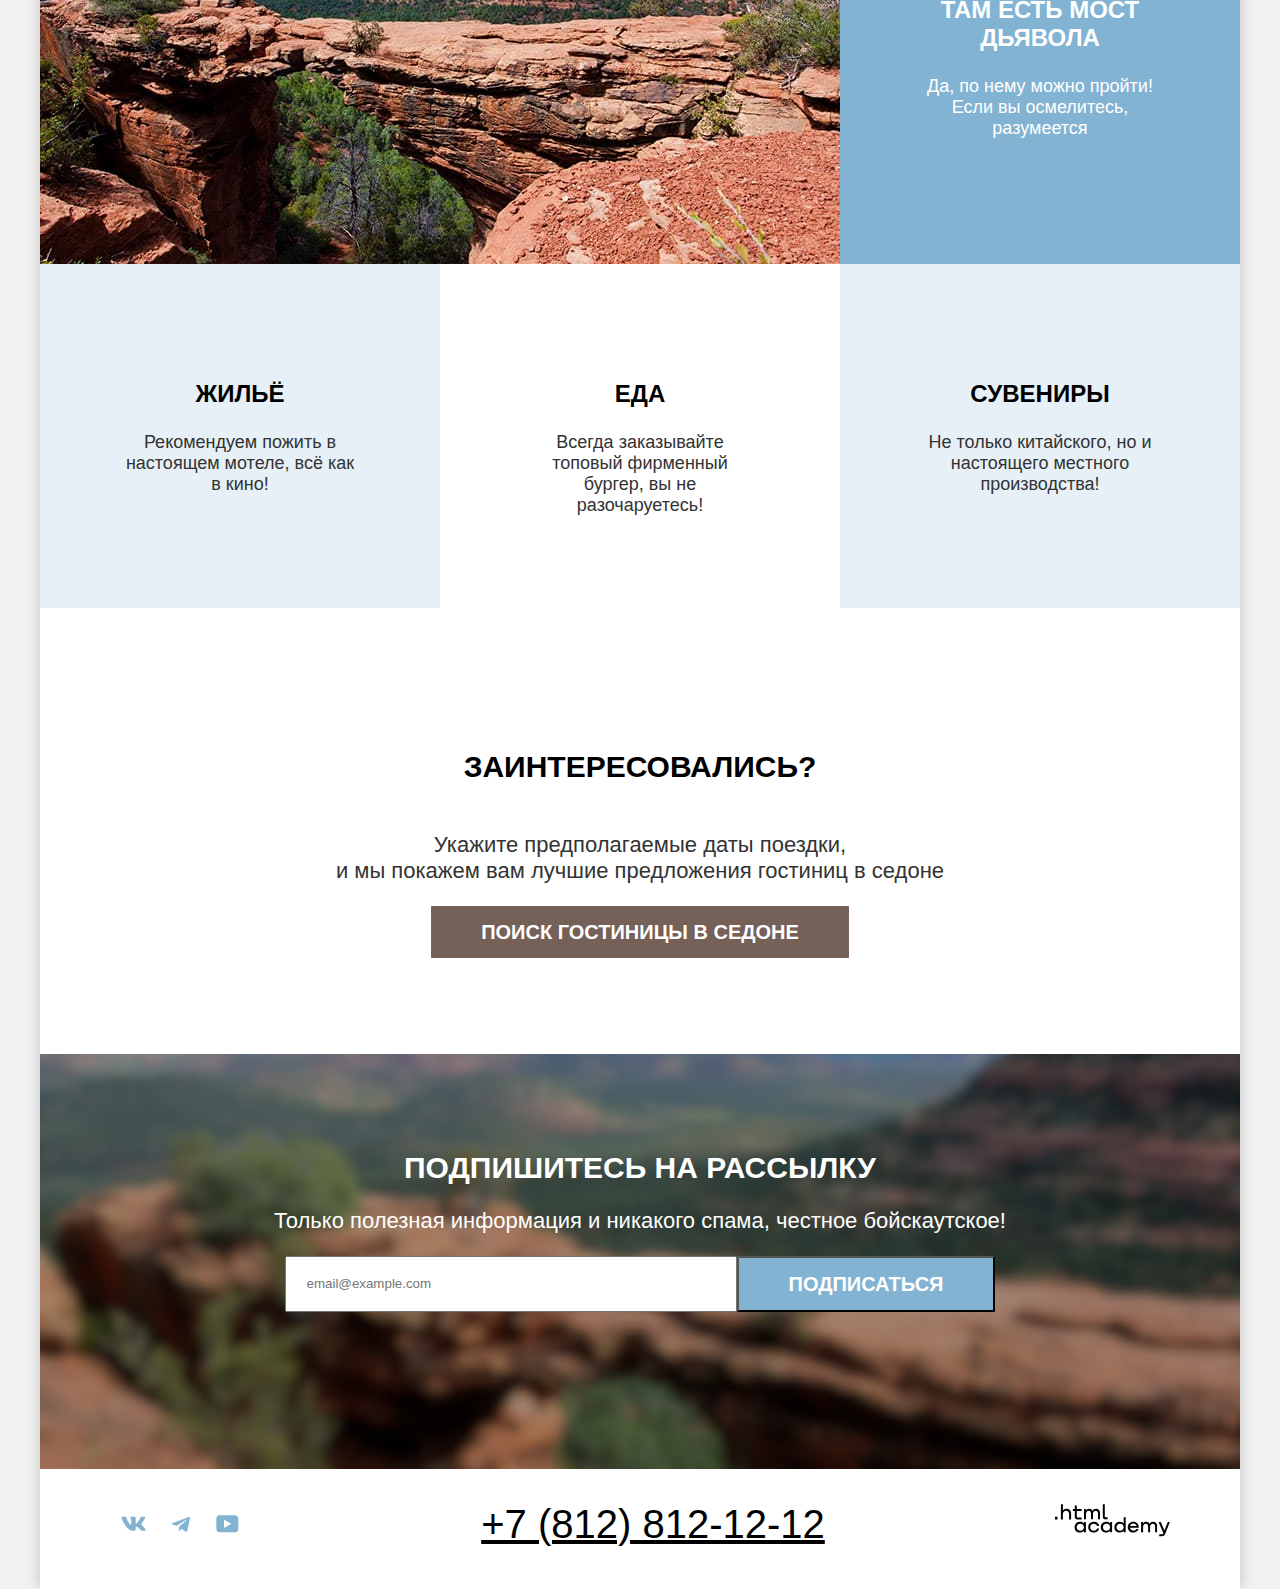
==== commit b096d35c: "Правки перед защитой" ====
--- a/index.html
+++ b/index.html
@@ -29,17 +29,17 @@
           </ul>
           <ul class="navigation-list navigation-user">
             <li class="navigation-item">
-              <a class="navigation-link" href="#">
+              <a class="navigation-link search" href="#">
                 <span class="visually-hidden">Поиск.</span>
               </a>
             </li>
             <li class="navigation-item">
-              <a class="navigation-link" href="#">
+              <a class="navigation-link heart" href="#">
                 <span class="visually-hidden">Избранное.</span>
               </a>
             </li>
             <li class="navigation-item">
-              <a class="button button-small" href="#">Хочу сюда</a>
+              <a class="button button-small top" href="#">Хочу сюда</a>
             </li>
           </ul>
         </nav>
@@ -60,19 +60,19 @@
             <li class="full-width">
               <div class="advantages-item blue">
                 <h3 class="advantages-title title-white">Настоящий городок</h3>
-                <p class="advantages-description ">Седона — не аттракцион для туристов, там течёт своя жизнь</p>
+                <p class="advantages-description description-white">Седона — не аттракцион для туристов, там течёт своя жизнь</p>
               </div>
               <img class="advantages-image" src="images/city.jpg" width="800" height="384" alt="Фото города Седоны.">
             </li>
-            <li class="advantages-item">
+            <li class="advantages-item lightest-blue">
               <h3 class="advantages-title">Небольшая площадь</h3>
               <p class="advantages-description">Все достопримечательности находятся очень близко</p>
             </li>
-            <li class="advantages-item">
+            <li class="advantages-item light-blue">
               <h3 class="advantages-title">Красивая дорога</h3>
               <p class="advantages-description">Ехать в Седону из Лас-Вегаса совсем не скучно!</p>
             </li>
-            <li class="advantages-item">
+            <li class="advantages-item lightest-blue">
               <h3 class="advantages-title">Мало турсистов</h3>
               <p class="advantages-description">Большинство едет в Гранд Каньон и толпится там</p>
             </li>
@@ -83,7 +83,7 @@
                 <p class="advantages-description description-white">Да, по нему можно пройти! Если вы осмелитесь, разумеется</p>
               </div>
             </li>
-            <li class="advantages-item">
+            <li class="advantages-item light-blue">
               <h3 class="advantages-title">Жильё</h3>
               <p class="advantages-description">Рекомендуем пожить в настоящем мотеле,
                 всё как в кино!</p>
@@ -92,7 +92,7 @@
               <h3 class="advantages-title">Еда</h3>
               <p class="advantages-description">Всегда заказывайте топовый фирменный бургер, вы не разочаруетесь!</p>
             </li>
-            <li class="advantages-item">
+            <li class="advantages-item light-blue">
               <h3 class="advantages-title">Сувениры</h3>
               <p class="advantages-description">Не только китайского, но и настоящего местного производства!</p>
             </li>
@@ -101,8 +101,7 @@
         <section class="appointment">
           <h2 class="appointment-title title-general">Заинтересовались?</h2>
           <p class="appointment-description description-general">Укажите предполагаемые даты поездки,<br>и мы покажем вам
-            лучшие предложения
-            гостиниц в седоне</p>
+            лучшие предложения гостиниц в седоне</p>
           <a class="button-search button-big" href="#">Поиск гостиницы в Седоне</a>
         </section>
       </main>
@@ -125,17 +124,20 @@
             <h2 class="visually-hidden">Социальные сети</h2>
             <ul class="footer-social-list">
               <li class="footer-social-item">
-                <a class="social-link" href="https://vk.com/htmlacademy">
+                <a class="social-link vk" href="https://vk.com/htmlacademy">
+                  <svg xmlns="http://www.w3.org/2000/svg" width="25" height="15" fill="none"><path fill="#83B3D3" fill-rule="evenodd" d="M24.12 1.8c.16-.54 0-.94-.8-.94H20.7c-.67 0-.98.34-1.15.73 0 0-1.33 3.2-3.22 5.27-.61.6-.9.8-1.23.8-.16 0-.41-.2-.41-.75v-5.1c0-.66-.19-.95-.74-.95H9.82c-.42 0-.67.3-.67.59 0 .62.95.76 1.04 2.51v3.8c0 .83-.15.98-.48.98-.9 0-3.06-3.2-4.34-6.88-.25-.72-.5-1-1.18-1H1.57c-.75 0-.9.34-.9.73 0 .68.89 4.07 4.14 8.55 2.17 3.06 5.23 4.72 8 4.72 1.68 0 1.88-.37 1.88-1v-2.32c0-.74.16-.88.7-.88.38 0 1.05.19 2.6 1.66 1.79 1.75 2.08 2.54 3.08 2.54h2.63c.75 0 1.12-.37.9-1.1-.23-.72-1.08-1.77-2.2-3.02-.62-.71-1.54-1.48-1.82-1.86-.39-.5-.28-.71 0-1.15 0 0 3.2-4.42 3.54-5.93Z" clip-rule="evenodd"/></svg>
                   <span class="visually-hidden">Vkontakte.</span>
                 </a>
               </li>
               <li class="footer-social-item">
-                <a class="social-link" href="https://t.me/htmlacademy">
+                <a class="social-link telegram" href="https://t.me/htmlacademy">
+                  <svg xmlns="http://www.w3.org/2000/svg" width="18" height="16" fill="none"><path fill="#83B3D3" d="M16.79.96.84 7.1c-1.09.44-1.08 1.05-.2 1.32l4.1 1.28 9.47-5.98c.44-.27.85-.13.52.17l-7.68 6.93-.28 4.22c.41 0 .6-.2.83-.41l1.99-1.94 4.13 3.06c.77.42 1.31.2 1.5-.71l2.72-12.8c.28-1.1-.43-1.61-1.16-1.28Z"/></svg>
                   <span class="visually-hidden">Telegram.</span>
                 </a>
               </li>
               <li class="footer-social-item">
-                <a class="social-link" href="https://www.youtube.com/htmlacademy">
+                <a class="social-link youtube" href="https://www.youtube.com/htmlacademy">
+                  <svg xmlns="http://www.w3.org/2000/svg" width="23" height="18" fill="none"><path fill="#83B3D3" d="M18.94.36H3.51C1.65.36.33 1.95.33 3.76v10.09c0 1.91 1.32 3.5 3.18 3.5h15.65c1.64 0 3.17-1.59 3.17-3.4V3.76c-.22-1.8-1.53-3.4-3.39-3.4ZM7.99 12.89V4.82l7.34 4.04-7.34 4.03Z"/></svg>
                   <span class="visually-hidden">Youtube.</span>
                 </a>
               </li>
--- a/styles/styles.css
+++ b/styles/styles.css
@@ -36,12 +36,24 @@
   color: #000000;
   background-color: #F2F2F2;
 }
+.visually-hidden {
+  position: absolute;
+  width: 1px;
+  height: 1px;
+  margin: -1px;
+  padding: 0;
+  border: 0;
+  clip: rect(0 0 0 0);
+  overflow: hidden;
+}
 .container {
   margin: auto;
   width: 1200px;
   flex-grow: 1;
   display: flex;
   flex-direction: column;
+  background-color: #FFFFFF;
+  box-shadow: 0 0 15px rgba(0, 0, 0, 0.2);
 }
 .page-header {
   color: #000000;
@@ -50,18 +62,23 @@
 .page-header-logo {
   display: block;
   margin: 0 auto;
+  margin-bottom: 20px;
 }
 .navigation {
   display: flex;
   margin: 0 auto;
 }
 .navigation-list {
-  width: 339px;
+  display: flex;
+  flex-wrap: wrap;
+  width: 500px;
   margin: 0;
   padding: 0;
   list-style: none;
 }
 .navigation-link {
+  display: block;
+  padding: 32px 20px;
   font-size: 20px;
   font-weight: 700;
   text-align: left;
@@ -71,18 +88,29 @@
 .navigation-user {
   max-width: 268px;
   margin-left: auto;
+  min-width: 23px;
+  min-height: 22px;
+
+}
+.navigation-item .search{
+  background-image: url("../images/icons/search.svg");
+  background-repeat: no-repeat;
+  background-position: center;
+}
+.navigation-item .heart{
+  background-image: url("../images/icons/heart.svg");
+  background-repeat: no-repeat;
+  background-position: center;
 }
 .main-index {
   color: #000000;
-  background-color: #FFFFFF;
 }
 .hiro-block {
   min-height: 485px;
   margin: auto;
   text-align: center;
-  background-color: #FFFFFF;
-  background-image: url("../images/index-background.jpg"), url("../images/divider.svg");
-  background-position: center bottom, center;
+  background-image: url("../images/divider.svg"), url("../images/index-background.jpg");
+  background-position: bottom, center;
   background-repeat: no-repeat;
 }
 .title-general {
@@ -100,15 +128,22 @@
   text-align: center;
   color: #333333;
 }
+.advantages {
+  margin-bottom: 20px;
+}
 .advantages-list {
   display: flex;
   flex-wrap: wrap;
   list-style: none;
   margin: 0;
   padding: 0;
+  margin-bottom: 20px;
 }
 .advantages-item {
+  box-sizing: border-box;
   width: 400px;
+  text-align: center;
+  padding: 92px 85px;
 }
 .full-width {
   width: 100%;
@@ -122,10 +157,18 @@
 .advantages-description {
   line-height: 21px;
   color: #333333;
+  margin: 0;
 }
 .blue {
   text-align: center;
   background-color: #82B3D3;
+  padding: 92px 85px;
+}
+.light-blue {
+  background-color: rgba(131, 179, 211, 0.2);
+}
+.lightest-blue {
+  background-color: rgba(131, 179, 211, 0.12);
 }
 .title-white {
   color: #FFFFFF;
@@ -133,22 +176,44 @@
 .description-white {
   color: #FFFFFF;
 }
+.appointment {
+  display: flex;
+  flex-direction: column;
+  align-items: center;
+
+  padding: 96px 0;
+}
 .newsletter {
+  box-sizing: border-box;
+  padding: 96px 0 104px 0;
   min-height: 415px;
   margin: auto;
   text-align: center;
-  background-color: #FFFFFF;
-  color: #000000;
+  color: #000000;
+}
+.newsletter-form {
+  display: flex;
+  justify-content: center;
+  min-height: 52px;
+  text-align: center;
+}
+.field {
+  box-sizing: border-box;
+  width: 452px;
+  padding: 14px 20px;
 }
 .newsletter-index {
   background-color: #82B3D3;
   background-image: url("../images/background-footer.jpg");
   background-position: center;
   background-repeat: no-repeat;
+  background-size: cover;
   color: #FFFFFF;
 }
 .page-footer-title-index {
   color: #FFFFFF;
+  margin-top: 0;
+  margin-bottom: 20px;
 }
 .page-footer-description-index {
   color: #FFFFFF;
@@ -160,9 +225,24 @@
 .footer-social {
   max-width: 142px;
 }
+.footer-social-list {
+  display: flex;
+  flex-wrap: wrap;
+  list-style: none;
+  margin: 0;
+  padding: 0;
+}
+.social-link {
+  display: flex;
+  justify-content: center;
+  align-items: center;
+  width: 47px;
+  height: 40px;
+}
 .footer-wrapper {
   display: flex;
   justify-content: space-between;
+  padding: 35px 70px 45px;
 }
 .footer-contacts-phone {
   font-size: 40px;
@@ -171,21 +251,99 @@
   text-align: center;
   color: #000000;
 }
+.main-inner {
+  padding-top: 35px;
+}
+
+.inner-header {
+  padding: 35px 70px 70px;
+  background-image: url("../images/catalog/catalog-background.jpg");
+  background-size: cover;
+  background-position: center;
+}
+
+.catalog-filter {
+  display: flex;
+  align-items: start;
+  justify-content: space-between;
+}
+
+.sort-wrapper {
+  display: flex;
+  align-items: center;
+  justify-content: space-between;
+  padding: 50px 70px 40px;
+}
+
+.sort {
+  margin: 0;
+  padding: 0;
+  display: flex;
+  gap: 8px;
+  list-style: none;
+}
+
+.sort-item {
+  display: block;
+  width: 48px;
+  height: 48px;
+  border: 2px solid #E5E5E5;
+  border-radius: 4px;
+
+  background-position: center;
+  background-repeat: no-repeat;
+}
+
+.cards {
+  background-image: url("../images/icons/view-cards.svg");
+}
+
+.slideshow {
+  background-image: url("../images/icons/view-slideshow.svg");
+}
+
+.list {
+  background-image: url("../images/icons/view-list.svg");
+}
+
 .select-control {
+  display: flex;
+  padding: 14px;
   width: 292px;
-  margin-right: 338px;
+}
+.breadcrumbs {
+  display: flex;
+  list-style: none;
+  margin: 0;
+  padding: 0;
+}
+.catalog-filter-item {
+  margin-bottom: 16px;
 }
 .product-list {
   list-style: none;
-  display: flex;
-  justify-content: space-between;
-  margin: 0;
-  padding: 70;
+  display: grid;
+  grid-template-columns: repeat(3, 340px);
+  margin: 0;
+  gap: 20px;
+  padding: 0 70px;
+  margin-bottom: 20px;
 }
 .product-card {
-  width: 340px;
+  display: grid;
+  grid-template-rows: repeat(4, min-content);
+  grid-template-columns: repeat(2, 1fr);
+  column-gap: 19px;
+  row-gap: 16px;
+  padding: 20px;
+  border: 1px solid #E6E6E6;
+  border-radius: 4px;
+}
+.product-card-link {
+  grid-column: 1/-1;
 }
 .button-small {
+  display: inline-block;
   font-size: 16px;
   line-height: 20px;
   font-weight: 700;
@@ -194,8 +352,13 @@
   background-color: #756157;
   text-decoration: none;
   text-transform: uppercase;
+  padding: 8px 20px;
+}
+.top {
+  margin-top: 14px;
 }
 .button-big {
+  display: inline-block;
   font-size: 20px;
   line-height: 36px;
   font-weight: 700;
@@ -204,6 +367,7 @@
   background-color: #82B3D3;
   text-decoration: none;
   text-transform: uppercase;
+  padding: 8px 50px;
 }
 .product-card-button-like {
   background-color: #82B3D3;
@@ -222,10 +386,12 @@
   text-align: left;
   color: #000000;
   text-decoration: none;
+  margin-top: 16px;
 }
 .product-card-description {
   text-align: left;
   color: #333333;
+  margin: 0;
 }
 .pagination {
   display: flex;
@@ -233,12 +399,25 @@
   padding: 0;
   list-style: none;
   gap: 8px;
-}
-.pagination-item {
+  display: flex;
+  padding-left: 70px;
+}
+
+.pagination-link {
   font-size: 20px;
   line-height: 36px;
   font-weight: 700;
   text-align: center;
-  color: #ffffff;
   background-color: #82B3D3;
-}
+  min-width: 60px;
+  height: 60px;
+  display: flex;
+  justify-content: center;
+  align-items: center;
+  text-decoration: none;
+  color: #FFFFFF;
+}
+.pagination-current {
+  color: #000000;
+  background-color: #F2F2F2;
+}
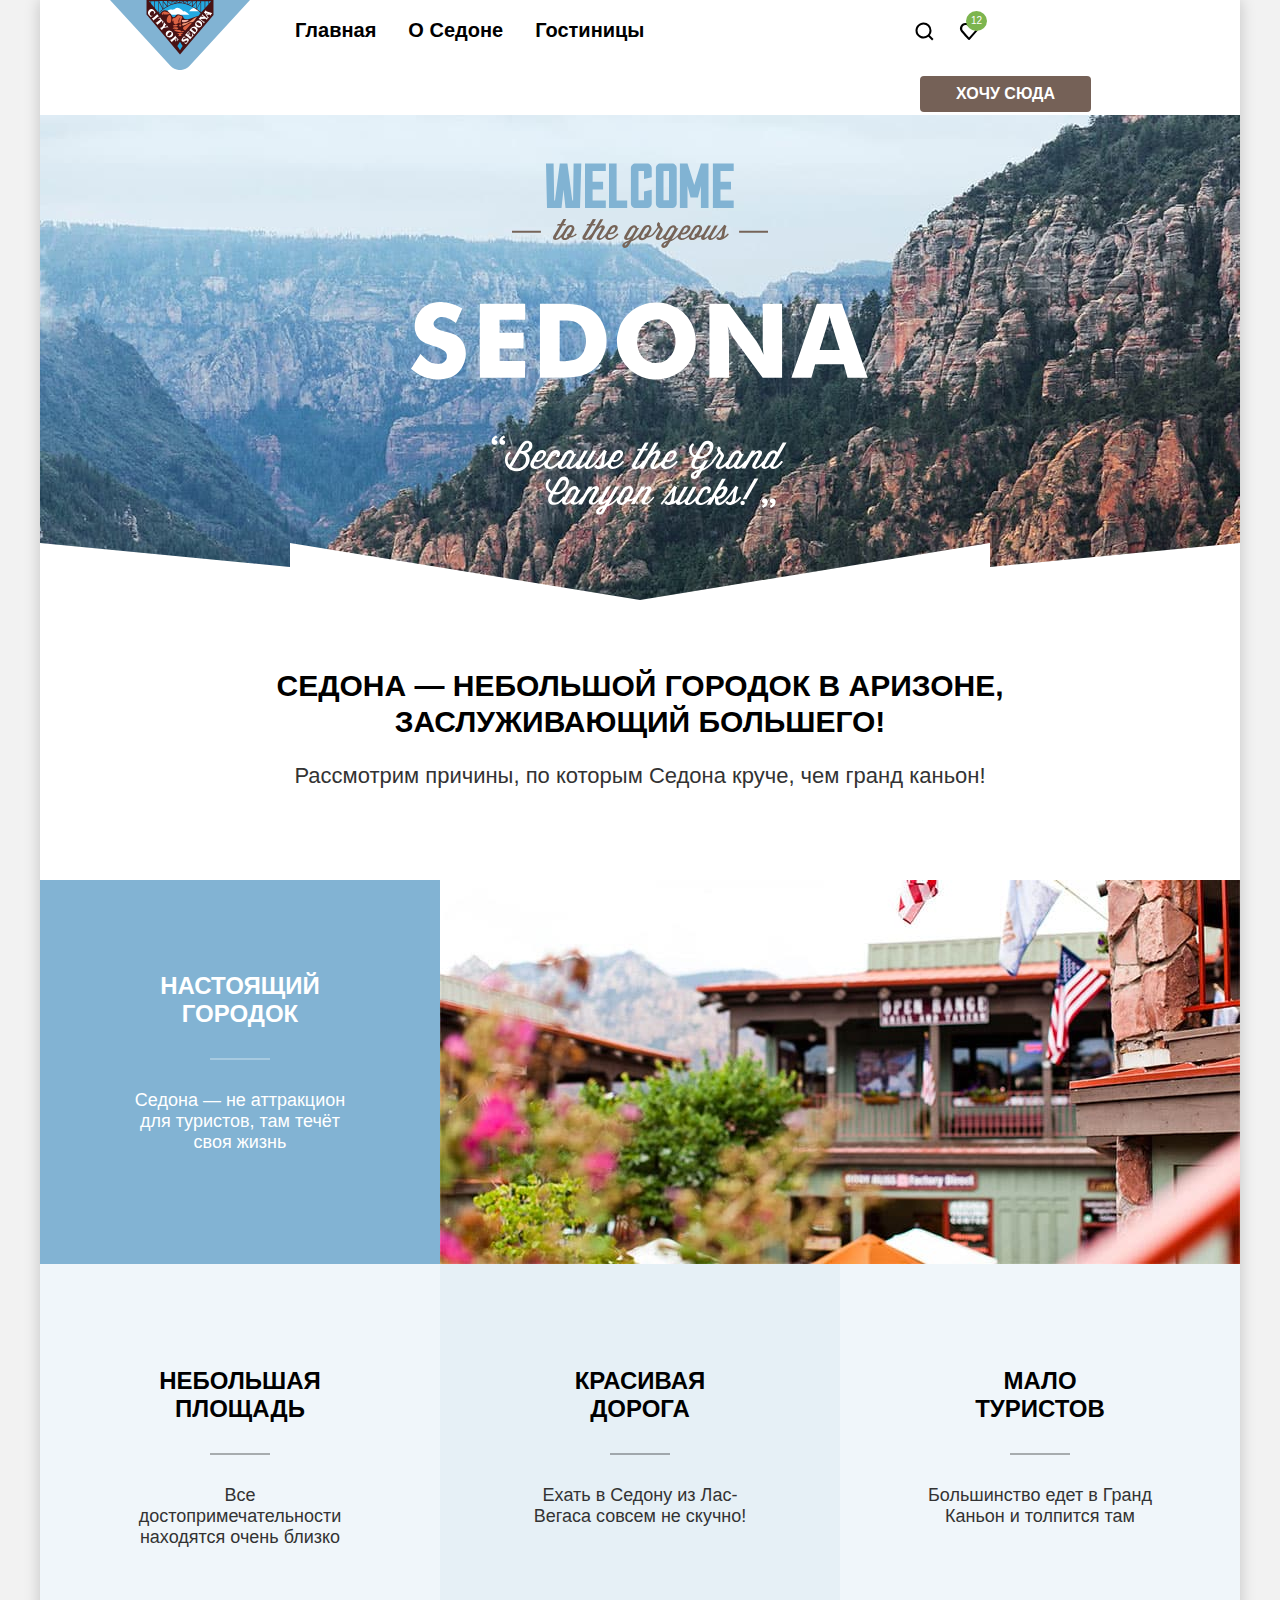
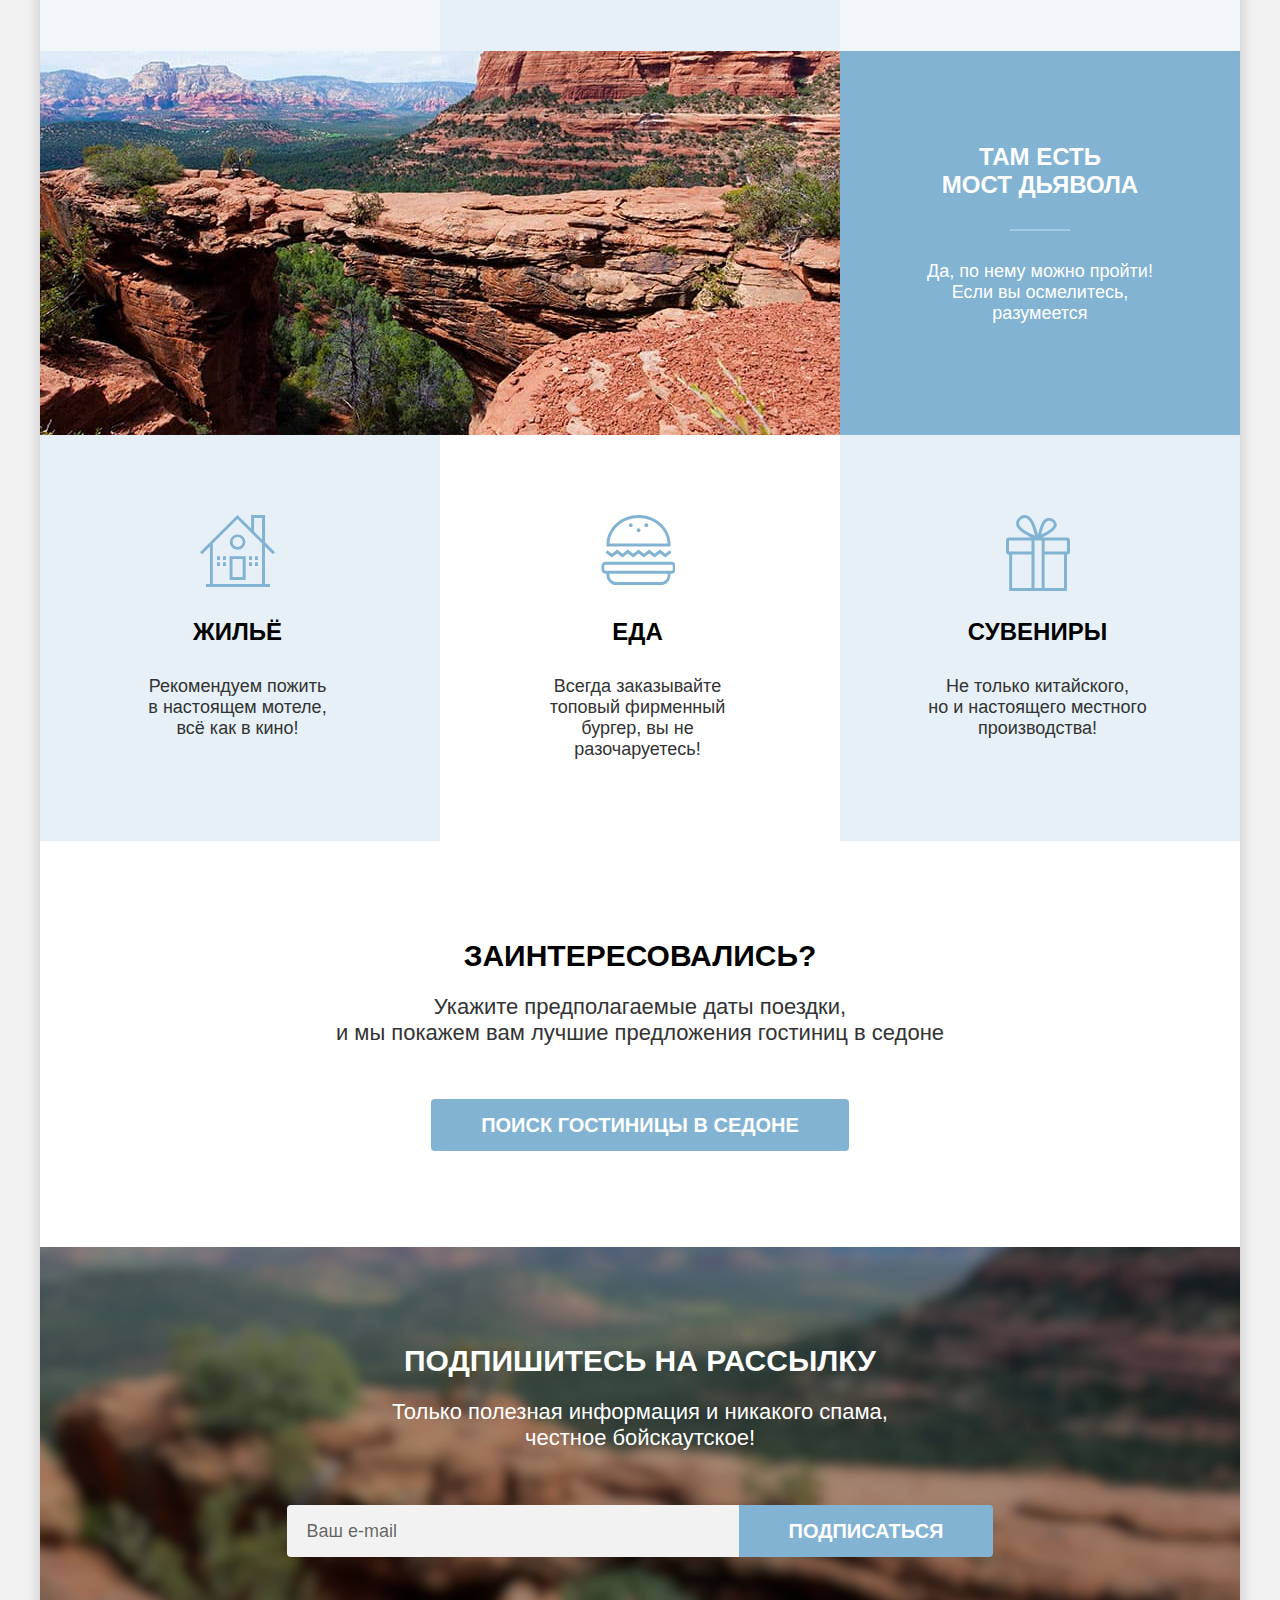
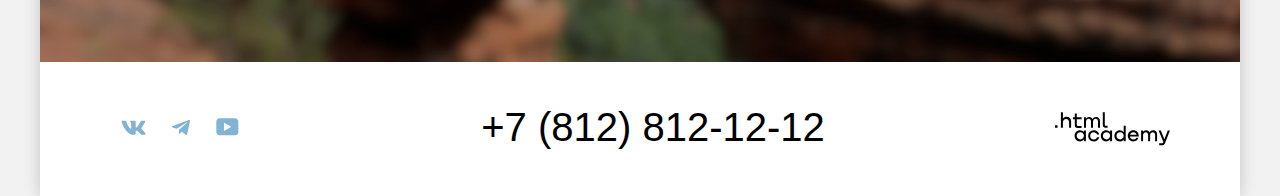
==== commit 0e214d8a: "Merge pull request #6 from svetlanaerokhova/master" ====
--- a/index.html
+++ b/index.html
@@ -12,7 +12,7 @@
       <h1 class="visually-hidden">Седона.</h1>
       <header class="page-header">
         <nav class="navigation">
-          <a class="navigation-logo" href="index.html">
+          <a class="navigation-logo" href="#">
             <img class="page-header-logo" src="images/logo-sedona.svg" width="140" height="70"
               alt="Логотип города Седона».">
           </a>
@@ -21,7 +21,7 @@
               <a class="navigation-link" href="#">Главная</a>
             </li>
             <li class="navigation-item">
-              <a class="navigation-link" href="about.html">О Седоне</a>
+              <a class="navigation-link" href="#">О Седоне</a>
             </li>
             <li class="navigation-item">
               <a class="navigation-link" href="catalog.html">Гостиницы</a>
@@ -37,9 +37,10 @@
               <a class="navigation-link heart" href="#">
                 <span class="visually-hidden">Избранное.</span>
               </a>
-            </li>
-            <li class="navigation-item">
-              <a class="button button-small top" href="#">Хочу сюда</a>
+              <span class="like">12</span>
+            </li>
+            <li class="navigation-item">
+              <a class="navigation-button button-small button-brown" href="#">Хочу сюда</a>
             </li>
           </ul>
         </nav>
@@ -51,7 +52,7 @@
         <div class="text-field text-field-promo">
           <h2 class="text-field-promo-main title-general">Седона — небольшой городок в аризоне,<br>Заслуживающий
             большего!</h2>
-          <p class="text-field-promo-secondary description-general">Рассмотрим 5 причин, по которым Седона круче, чем
+          <p class="text-field-promo-secondary description-general">Рассмотрим причины, по которым Седона круче, чем
             гранд каньон!</p>
         </div>
         <section class="advantages">
@@ -69,32 +70,33 @@
               <p class="advantages-description">Все достопримечательности находятся очень близко</p>
             </li>
             <li class="advantages-item light-blue">
-              <h3 class="advantages-title">Красивая дорога</h3>
+              <h3 class="advantages-title">Красивая<br>дорога</h3>
               <p class="advantages-description">Ехать в Седону из Лас-Вегаса совсем не скучно!</p>
             </li>
             <li class="advantages-item lightest-blue">
-              <h3 class="advantages-title">Мало турсистов</h3>
+              <h3 class="advantages-title">Мало<br>туристов</h3>
               <p class="advantages-description">Большинство едет в Гранд Каньон и толпится там</p>
             </li>
             <li class="full-width">
               <img class="advantages-image" src="images/bridge.jpg" width="800" height="384" alt="Фото моста.">
               <div class="advantages-item blue">
-                <h3 class="advantages-title title-white">Там есть мост дьявола</h3>
+                <h3 class="advantages-title title-white">Там есть<br>мост дьявола</h3>
                 <p class="advantages-description description-white">Да, по нему можно пройти! Если вы осмелитесь, разумеется</p>
               </div>
             </li>
-            <li class="advantages-item light-blue">
-              <h3 class="advantages-title">Жильё</h3>
-              <p class="advantages-description">Рекомендуем пожить в настоящем мотеле,
-                всё как в кино!</p>
-            </li>
-            <li class="advantages-item">
-              <h3 class="advantages-title">Еда</h3>
-              <p class="advantages-description">Всегда заказывайте топовый фирменный бургер, вы не разочаруетесь!</p>
-            </li>
-            <li class="advantages-item light-blue">
-              <h3 class="advantages-title">Сувениры</h3>
-              <p class="advantages-description">Не только китайского, но и настоящего местного производства!</p>
+            <li class="advantages-item light-blue advantages-item-icon">
+              <h3 class="advantages-title advantages-title-icon home">Жильё</h3>
+              <p class="advantages-description">
+                Рекомендуем пожить<br>в настоящем мотеле,<br>всё как в кино!
+              </p>
+            </li>
+            <li class="advantages-item advantages-item-icon">
+              <h3 class="advantages-title advantages-title-icon food">Еда</h3>
+              <p class="advantages-description">Всегда заказывайте<br>топовый фирменный бургер, вы не разочаруетесь!</p>
+            </li>
+            <li class="advantages-item light-blue advantages-item-icon">
+              <h3 class="advantages-title advantages-title-icon souvenir">Сувениры</h3>
+              <p class="advantages-description">Не только китайского,<br>но и настоящего местного производства!</p>
             </li>
           </ul>
         </section>
@@ -102,19 +104,21 @@
           <h2 class="appointment-title title-general">Заинтересовались?</h2>
           <p class="appointment-description description-general">Укажите предполагаемые даты поездки,<br>и мы покажем вам
             лучшие предложения гостиниц в седоне</p>
-          <a class="button-search button-big" href="#">Поиск гостиницы в Седоне</a>
+          <a class="button-blue appointment-button button-big" href="#">Поиск гостиницы в Седоне</a>
         </section>
       </main>
       <footer class="page-footer">
         <section class="newsletter-index newsletter">
           <h2 class="page-footer-title-index title-general">Подпишитесь на рассылку</h2>
-          <p class="page-footer-description-index description-general">Только полезная информация и никакого спама,
-            честное бойскаутское!</p>
+          <p class="page-footer-description-index description-general">
+            Только полезная информация и никакого спама,<br>
+            честное бойскаутское!
+          </p>
           <form class="newsletter-form" action="https://echo.htmlacademy.ru/" method="post">
             <label for="newsletter-email"></label>
-            <input class="field" placeholder="email@example.com" type="email" name="newsletter-email"
+            <input class="newsletter-field field" placeholder="Ваш e-mail" type="email" name="newsletter-email"
               id="newsletter-email" required>
-            <button class="button button-big" type="submit">
+            <button class="button button-blue newsletter-button button-big" type="submit">
               Подписаться
             </button>
           </form>
@@ -125,29 +129,144 @@
             <ul class="footer-social-list">
               <li class="footer-social-item">
                 <a class="social-link vk" href="https://vk.com/htmlacademy">
-                  <svg xmlns="http://www.w3.org/2000/svg" width="25" height="15" fill="none"><path fill="#83B3D3" fill-rule="evenodd" d="M24.12 1.8c.16-.54 0-.94-.8-.94H20.7c-.67 0-.98.34-1.15.73 0 0-1.33 3.2-3.22 5.27-.61.6-.9.8-1.23.8-.16 0-.41-.2-.41-.75v-5.1c0-.66-.19-.95-.74-.95H9.82c-.42 0-.67.3-.67.59 0 .62.95.76 1.04 2.51v3.8c0 .83-.15.98-.48.98-.9 0-3.06-3.2-4.34-6.88-.25-.72-.5-1-1.18-1H1.57c-.75 0-.9.34-.9.73 0 .68.89 4.07 4.14 8.55 2.17 3.06 5.23 4.72 8 4.72 1.68 0 1.88-.37 1.88-1v-2.32c0-.74.16-.88.7-.88.38 0 1.05.19 2.6 1.66 1.79 1.75 2.08 2.54 3.08 2.54h2.63c.75 0 1.12-.37.9-1.1-.23-.72-1.08-1.77-2.2-3.02-.62-.71-1.54-1.48-1.82-1.86-.39-.5-.28-.71 0-1.15 0 0 3.2-4.42 3.54-5.93Z" clip-rule="evenodd"/></svg>
+                  <svg xmlns="http://www.w3.org/2000/svg" width="25" height="15" fill="none"><path fill="currentColor" fill-rule="evenodd" d="M24.12 1.8c.16-.54 0-.94-.8-.94H20.7c-.67 0-.98.34-1.15.73 0 0-1.33 3.2-3.22 5.27-.61.6-.9.8-1.23.8-.16 0-.41-.2-.41-.75v-5.1c0-.66-.19-.95-.74-.95H9.82c-.42 0-.67.3-.67.59 0 .62.95.76 1.04 2.51v3.8c0 .83-.15.98-.48.98-.9 0-3.06-3.2-4.34-6.88-.25-.72-.5-1-1.18-1H1.57c-.75 0-.9.34-.9.73 0 .68.89 4.07 4.14 8.55 2.17 3.06 5.23 4.72 8 4.72 1.68 0 1.88-.37 1.88-1v-2.32c0-.74.16-.88.7-.88.38 0 1.05.19 2.6 1.66 1.79 1.75 2.08 2.54 3.08 2.54h2.63c.75 0 1.12-.37.9-1.1-.23-.72-1.08-1.77-2.2-3.02-.62-.71-1.54-1.48-1.82-1.86-.39-.5-.28-.71 0-1.15 0 0 3.2-4.42 3.54-5.93Z" clip-rule="evenodd"/></svg>
                   <span class="visually-hidden">Vkontakte.</span>
                 </a>
               </li>
               <li class="footer-social-item">
                 <a class="social-link telegram" href="https://t.me/htmlacademy">
-                  <svg xmlns="http://www.w3.org/2000/svg" width="18" height="16" fill="none"><path fill="#83B3D3" d="M16.79.96.84 7.1c-1.09.44-1.08 1.05-.2 1.32l4.1 1.28 9.47-5.98c.44-.27.85-.13.52.17l-7.68 6.93-.28 4.22c.41 0 .6-.2.83-.41l1.99-1.94 4.13 3.06c.77.42 1.31.2 1.5-.71l2.72-12.8c.28-1.1-.43-1.61-1.16-1.28Z"/></svg>
+                  <svg xmlns="http://www.w3.org/2000/svg" width="18" height="16" fill="none"><path fill="currentColor" d="M16.79.96.84 7.1c-1.09.44-1.08 1.05-.2 1.32l4.1 1.28 9.47-5.98c.44-.27.85-.13.52.17l-7.68 6.93-.28 4.22c.41 0 .6-.2.83-.41l1.99-1.94 4.13 3.06c.77.42 1.31.2 1.5-.71l2.72-12.8c.28-1.1-.43-1.61-1.16-1.28Z"/></svg>
                   <span class="visually-hidden">Telegram.</span>
                 </a>
               </li>
               <li class="footer-social-item">
                 <a class="social-link youtube" href="https://www.youtube.com/htmlacademy">
-                  <svg xmlns="http://www.w3.org/2000/svg" width="23" height="18" fill="none"><path fill="#83B3D3" d="M18.94.36H3.51C1.65.36.33 1.95.33 3.76v10.09c0 1.91 1.32 3.5 3.18 3.5h15.65c1.64 0 3.17-1.59 3.17-3.4V3.76c-.22-1.8-1.53-3.4-3.39-3.4ZM7.99 12.89V4.82l7.34 4.04-7.34 4.03Z"/></svg>
+                  <svg xmlns="http://www.w3.org/2000/svg" width="23" height="18" fill="none"><path fill="currentColor" d="M18.94.36H3.51C1.65.36.33 1.95.33 3.76v10.09c0 1.91 1.32 3.5 3.18 3.5h15.65c1.64 0 3.17-1.59 3.17-3.4V3.76c-.22-1.8-1.53-3.4-3.39-3.4ZM7.99 12.89V4.82l7.34 4.04-7.34 4.03Z"/></svg>
                   <span class="visually-hidden">Youtube.</span>
                 </a>
               </li>
             </ul>
           </section>
           <a class="footer-contacts-phone" href="tel:+78128121212">+7 (812) 812-12-12</a>
-          <img class="footer-contacts-logo" src="images/html-academy.svg" width="115" height="33" alt="Логотип htmlacademy">
+          <a class="footer-logo" href="https://htmlacademy.ru">
+            <span class="visually-hidden">Сатй HTML Academy.</span>
+            <svg xmlns="http://www.w3.org/2000/svg" width="115" height="34" fill="none"><path fill="currentColor" d="M0 13.26v2.6h2.5v-2.6H0ZM11.6 4.86c-1.6 0-2.8.7-3.6 1.7h-.1V.36h-2v15.5h2v-5.3c0-2.1 1.3-3.6 3.3-3.6 1.8 0 2.9 1.4 2.9 3.2v5.7h2v-6.1c.1-3-1.8-4.9-4.5-4.9ZM26.6 5.16h-4.8v-3.7h-2v3.8h-1.9v2h1.9v6c0 1.7 1 2.7 2.7 2.7h4.1v-2h-3.7c-.7 0-1.1-.4-1.1-1.1v-5.7h4.8v-2ZM41.1 4.96c-1.6 0-2.9.8-3.5 2.1h-.1c-.6-1.2-1.8-2.1-3.4-2.1-1.4 0-2.5.8-3.1 1.8h-.1v-1.6H29v10.6h2v-5.4c0-2 1-3.5 2.6-3.5 1.5 0 2.4 1 2.4 2.6v6.3h2v-5.6c0-2.4 1.4-3.3 2.6-3.3 1.5 0 2.4 1 2.4 2.6v6.3h2v-6.5c.1-2.5-1.4-4.3-3.9-4.3ZM47.8 13.06c0 1.7 1 2.7 2.8 2.7h2v-2h-1.7c-.7 0-1.1-.4-1.1-1.1V.36h-2v12.7ZM28.9 20.06c-.9-1.1-2.2-1.8-3.9-1.8-3.1 0-5.4 2.3-5.4 5.6s2.3 5.6 5.4 5.6c1.8 0 3-.8 3.8-1.9h.1v1.6h2v-10.6h-2v1.5Zm-3.6 7.4c-2.2 0-3.6-1.6-3.6-3.6s1.4-3.6 3.6-3.6 3.6 1.6 3.6 3.6c0 1.9-1.4 3.6-3.6 3.6ZM44.2 22.36c-.5-2.4-2.6-4.1-5.4-4.1a5.4 5.4 0 0 0-5.6 5.6c0 3.1 2.2 5.6 5.6 5.6 2.8 0 4.9-1.8 5.4-4.2h-2.1a3.4 3.4 0 0 1-3.3 2.3c-2.2 0-3.6-1.6-3.6-3.6s1.4-3.6 3.6-3.6c1.6 0 2.8 1 3.3 2.2h2.1v-.2ZM55.1 20.06c-.9-1.1-2.2-1.8-3.9-1.8-3.1 0-5.4 2.3-5.4 5.6s2.3 5.6 5.4 5.6c1.8 0 3-.8 3.8-1.9h.1v1.6h2v-10.6h-2v1.5Zm-3.6 7.4c-2.2 0-3.6-1.6-3.6-3.6s1.4-3.6 3.6-3.6 3.6 1.6 3.6 3.6c0 1.9-1.5 3.6-3.6 3.6ZM68.7 20.16c-.9-1.1-2.2-1.9-3.9-1.9-3.1 0-5.4 2.3-5.4 5.6s2.2 5.6 5.4 5.6c1.7 0 3-.8 3.8-1.8h.1v1.5h2v-15.4h-2v6.4Zm-3.6 7.3c-2.2 0-3.6-1.6-3.6-3.6s1.4-3.6 3.6-3.6 3.6 1.6 3.6 3.6c-.1 2-1.5 3.6-3.6 3.6ZM78.3 18.26c-3.3 0-5.5 2.5-5.5 5.6 0 3 2.1 5.6 5.5 5.6 2.5 0 4.5-1.3 5.2-3.6h-2.1c-.5 1-1.6 1.6-3 1.6-1.9 0-3.3-1.3-3.4-2.9h8.8c.2-3.6-2-6.3-5.5-6.3Zm0 1.9c1.7 0 3 1 3.3 2.6h-6.5c.3-1.5 1.5-2.6 3.2-2.6ZM98.2 18.26c-1.6 0-2.9.8-3.6 2h-.1c-.6-1.2-1.8-2-3.4-2-1.4 0-2.5.7-3.1 1.8v-1.5h-1.9v10.6h2v-5.4c0-2 1-3.4 2.6-3.5 1.5 0 2.4 1 2.4 2.6v6.3h2v-5.6c0-2.4 1.4-3.3 2.6-3.3 1.5 0 2.4 1 2.4 2.6v6.3h2v-6.5c.1-2.6-1.4-4.4-3.9-4.4ZM109.4 27.36l-3.6-8.9h-2.2l4.8 11.6c-.3.9-.7 1.2-1.7 1.2h-2.5v2h2.5c1.8 0 2.8-.8 3.5-2.6l4.7-12.2h-2.1l-3.4 8.9Z"/></svg>
+          </a>
         </div>
       </footer>
     </div>
+    <div class="modal-container modal-container-close">
+      <div class="modal">
+        <button class="modal-close-button" type="button">
+          <span class="visually-hidden">Закрыть.</span>
+        </button>
+
+        <section class="modal-content">
+          <h2 class="modal-title">Поиск гостиницы в Седоне</h2>
+          <form class="auth-form" action="https://echo.htmlacademy.ru/" method="post">
+
+            <fieldset class="modal-filter date">
+              <legend class="visually-hidden">Выбор даты заселения в госиницу Седоны.</legend>
+              <ul class="filter-list">
+                <li class="filter-date-item arrival">
+                  <label class="dates-of-stay" for="first-date">Дата заезда:</label>
+                  <div class="date-container">
+                    <input class="date-input field" type="text" id="first-date" name="arrival-date" value="27 апреля 2020" placeholder="Укажите дату" required>
+                    <button class="calendar" type="button">
+                      <svg aria-hidden="true" focusable="false" role="img" width="16" height="15" viewBox="0 0 16 15" fill="none" xmlns="http://www.w3.org/2000/svg">
+                        <path d="M5.75 10c.3 0 .5-.2.5-.5s-.2-.5-.5-.5-.5.2-.5.5.2.5.5.5Z" fill="currentColor" />
+                        <path
+                          d="M15 2h-2V0h-1v2H4V0H3v2H1c-.6 0-1 .4-1 1v11c0 .5.4 1 1 1h14c.5 0 1-.5 1-1V3c0-.6-.5-1-1-1Zm0 12H1V7h14v7ZM1 6V3h2v2h1V3h8v2h1V3h2v3H1Z"
+                          fill="currentColor" />
+                        <path
+                          d="M8 10c.3 0 .5-.2.5-.5S8.3 9 8 9s-.5.2-.5.5.2.5.5.5ZM10.25 10c.3 0 .5-.2.5-.5s-.2-.5-.5-.5-.5.2-.5.5.2.5.5.5ZM5.75 11c-.3 0-.5.2-.5.5s.2.5.5.5.5-.2.5-.5-.2-.5-.5-.5ZM3.5 10c.3 0 .5-.2.5-.5S3.8 9 3.5 9s-.5.2-.5.5.2.5.5.5ZM3.5 11c-.3 0-.5.2-.5.5s.2.5.5.5.5-.2.5-.5-.2-.5-.5-.5ZM8 11c-.3 0-.5.2-.5.5s.2.5.5.5.5-.2.5-.5-.2-.5-.5-.5ZM10.25 11c-.3 0-.5.2-.5.5s.2.5.5.5.5-.2.5-.5-.2-.5-.5-.5ZM12.5 10c.3 0 .5-.2.5-.5s-.2-.5-.5-.5-.5.2-.5.5.2.5.5.5ZM12.5 11c-.3 0-.5.2-.5.5s.2.5.5.5.5-.2.5-.5-.2-.5-.5-.5Z"
+                          fill="currentColor" />
+                      </svg>
+                      <span class="visually-hidden">Открыть календарь.</span>
+                    </button>
+                    <span class="error yes-error">Мы не можем отправить вас в прошлое.</span>
+                  </div>
+                </li>
+                <li class="filter-date-item departure">
+                  <label class="dates-of-stay" for="last-date">Дата выезда:</label>
+                  <div class="date-container">
+                    <input class="date-input field" type="text" id="last-date" name="departure-date" value="1 сентября 2023" placeholder="Укажите дату" required>
+                    <button class="calendar" type="button">
+                      <svg aria-hidden="true" focusable="false" role="img" width="16" height="15" viewBox="0 0 16 15" fill="none" xmlns="http://www.w3.org/2000/svg">
+                        <path d="M5.75 10c.3 0 .5-.2.5-.5s-.2-.5-.5-.5-.5.2-.5.5.2.5.5.5Z" fill="currentColor" />
+                        <path
+                          d="M15 2h-2V0h-1v2H4V0H3v2H1c-.6 0-1 .4-1 1v11c0 .5.4 1 1 1h14c.5 0 1-.5 1-1V3c0-.6-.5-1-1-1Zm0 12H1V7h14v7ZM1 6V3h2v2h1V3h8v2h1V3h2v3H1Z"
+                          fill="currentColor" />
+                        <path
+                          d="M8 10c.3 0 .5-.2.5-.5S8.3 9 8 9s-.5.2-.5.5.2.5.5.5ZM10.25 10c.3 0 .5-.2.5-.5s-.2-.5-.5-.5-.5.2-.5.5.2.5.5.5ZM5.75 11c-.3 0-.5.2-.5.5s.2.5.5.5.5-.2.5-.5-.2-.5-.5-.5ZM3.5 10c.3 0 .5-.2.5-.5S3.8 9 3.5 9s-.5.2-.5.5.2.5.5.5ZM3.5 11c-.3 0-.5.2-.5.5s.2.5.5.5.5-.2.5-.5-.2-.5-.5-.5ZM8 11c-.3 0-.5.2-.5.5s.2.5.5.5.5-.2.5-.5-.2-.5-.5-.5ZM10.25 11c-.3 0-.5.2-.5.5s.2.5.5.5.5-.2.5-.5-.2-.5-.5-.5ZM12.5 10c.3 0 .5-.2.5-.5s-.2-.5-.5-.5-.5.2-.5.5.2.5.5.5ZM12.5 11c-.3 0-.5.2-.5.5s.2.5.5.5.5-.2.5-.5-.2-.5-.5-.5Z"
+                          fill="currentColor" />
+                      </svg>
+                      <span class="visually-hidden">Открыть календарь.</span>
+                    </button>
+                    <span class="error not-error">На эти даты есть свободные номера. Пока есть.</span>
+                  </div>
+                </li>
+              </ul>
+            </fieldset>
+
+            <fieldset class="modal-filter persons">
+              <legend class="visually-hidden">Выбор количества персон.</legend>
+              <ul class="filter-list">
+                <li class="filter-persons-item adults-persons">
+                  <label class="persons-description" for="adults">Взрослые:</label>
+                  <button class="minus" type="button">
+                    <svg class="icon-minus" aria-hidden="true" focusable="false" role="img" width="14" height="2" viewBox="0 0 14 2" fill="none" xmlns="http://www.w3.org/2000/svg">
+                      <path d="M0 0v2h14V0H0Z" fill="currentColor" fill-opacity=".3" />
+                    </svg>
+                    <span class="visually-hidden">Меньше.</span>
+                  </button>
+                  <input class="persons-input" type="number" id="adults" name="adults-persons" value="2" placeholder="0">
+                  <button class="plus" type="button">
+                    <svg class="icon-plus" aria-hidden="true" focusable="false" role="img" width="14" height="14" viewBox="0 0 14 14" fill="none" xmlns="http://www.w3.org/2000/svg">
+                      <path d="M14 6H8V0H6v6H0v2h6v6h2V8h6V6Z" fill="currentColor" fill-opacity=".3" />
+                    </svg>
+                    <span class="visually-hidden">Больше.</span>
+                  </button>
+                </li>
+
+                <li class="filter-persons-item children-persons">
+                  <label class="persons-description children-tooltip" for="children">Дети:</label>
+                  <span class="tooltip">
+                      <button class="tooltip-toggle" type="button" aria-labelledby="tooltip-children">
+                        <svg class="tooltip-icon" aria-hidden="true" focusable="false" role="img" width="26" height="26" viewBox="0 0 26 26" fill="none" xmlns="http://www.w3.org/2000/svg">
+                          <circle cx="13" cy="13" r="13" fill="#83B3D3" />
+                          <path fill-rule="evenodd" clip-rule="evenodd" d="M12 7h2v2h-2V7Zm2 12h-2v-9h2v9Z"
+                                fill="#fff" />
+                        </svg>
+                        <span class="visually-hidden">Подсказака.</span>
+                      </button>
+                      <span class="tooltip-text" role="tooltip" id="tooltip-children">
+                        Укажите количество детей,
+                        которые будут с вами, возраст которых от 6 до 18 лет. Дети до 6
+                        лет размещаются бесплатно.
+                      </span>
+                    </span>
+                  <button class="minus" type="button">
+                    <svg class="icon-minus" aria-hidden="true" focusable="false" role="img" width="14" height="2" viewBox="0 0 14 2" fill="none" xmlns="http://www.w3.org/2000/svg">
+                      <path d="M0 0v2h14V0H0Z" fill="currentColor" fill-opacity=".3" />
+                    </svg>
+                    <span class="visually-hidden">Меньше.</span>
+                  </button>
+                  <input class="persons-input" type="number" id="children" name="children-persons" value="2" placeholder="0">
+                  <button class="plus" type="button">
+                    <svg class="icon-plus" aria-hidden="true" focusable="false" role="img" width="14" height="14" viewBox="0 0 14 14" fill="none" xmlns="http://www.w3.org/2000/svg">
+                      <path d="M14 6H8V0H6v6H0v2h6v6h2V8h6V6Z" fill="currentColor" fill-opacity=".3" />
+                    </svg>
+                    <span class="visually-hidden">Больше.</span>
+                  </button>
+                </li>
+              </ul>
+            </fieldset>
+            <button class="modal-search-button button-blue" type="submit">Найти</button>
+          </form>
+        </section>
+      </div>
+    </div>
   </body>
 
 </html>
--- a/styles/styles.css
+++ b/styles/styles.css
@@ -12,30 +12,29 @@
   src: url("../fonts/ptsans-700.woff2") format("woff2");
   font-display: swap;
 }
-@font-face {
-  font-family: "PT Sans";
-  font-style: italic;
-  font-weight: 400;
-  src: url("../fonts/ptsans-400.woff2") format("woff2");
-  font-display: swap;
-}
-@font-face {
-  font-family: "PT Sans";
-  font-style: italic;
-  font-weight: 700;
-  src: url("../fonts/ptsans-700.woff2") format("woff2");
-  font-display: swap;
-}
+
+html {
+  height: 100%;
+}
+
 body {
   margin: 0;
   min-height: 100%;
+
   font-family: "PT Sans", sans-serif;
   font-size: 18px;
   line-height: 21px;
   font-style: normal;
+
   color: #000000;
   background-color: #F2F2F2;
 }
+
+img {
+  max-width: 100%;
+  object-fit: contain;
+}
+
 .visually-hidden {
   position: absolute;
   width: 1px;
@@ -46,74 +45,232 @@
   clip: rect(0 0 0 0);
   overflow: hidden;
 }
+
 .container {
+  display: flex;
+  flex-grow: 1;
+  flex-direction: column;
+
   margin: auto;
   width: 1200px;
-  flex-grow: 1;
-  display: flex;
-  flex-direction: column;
+
   background-color: #FFFFFF;
   box-shadow: 0 0 15px rgba(0, 0, 0, 0.2);
 }
+
+.button-small {
+  font-family: inherit;
+  display: inline-block;
+  font-size: 16px;
+  line-height: 20px;
+  font-weight: 700;
+  text-align: center;
+  text-decoration: none;
+  text-transform: uppercase;
+  padding: 8px 5px;
+  border-radius: 4px;
+}
+
+.button-big {
+  display: inline-block;
+  font-size: 20px;
+  line-height: 36px;
+  font-family: inherit;
+  font-weight: 700;
+  text-align: center;
+  text-decoration: none;
+  text-transform: uppercase;
+  padding: 8px 50px;
+
+  border: none;
+}
+
+.button-brown {
+  color: #ffffff;
+  background-color: #756157;
+}
+
+.button-brown:hover,
+.button-brown:focus {
+  background-color: #615048;
+}
+
+.button-brown:active {
+  color: rgba(255, 255, 255, 0.3);
+
+  background-color: #756157;
+}
+
+.button-blue {
+  color: #ffffff;
+  background-color: #83B3D3;
+}
+
+.button-blue:hover,
+.button-blue:focus {
+  background-color: #68A2CA;
+}
+
+.button-blue:active {
+  color: rgba(255, 255, 255, 0.3);
+
+  background-color: #68A2CA;
+}
+
+.button-green {
+  color: #ffffff;
+  background-color: #7DB54F;
+}
+
+.button-green:hover,
+.button-green:focus {
+  background-color: #6C9E42;
+}
+
+.button-green:active {
+  color: rgba(255, 255, 255, 0.3);
+
+  background-color: #7DB54F;
+}
+
+.button-brown:disabled,
+.button-blue:disabled,
+.button-green:disabled{
+  cursor: default;
+  background-color: #E5E5E5;
+}
+
+.button-transparent {
+  color: #ffffff;
+  background-color: transparent;
+}
+
+.button-transparent:hover,
+.button-transparent:active {
+  opacity: 0.6;
+}
+
+.button-transparent:focus {
+  outline: 3px solid #83B3D3;
+}
+
+.button-transparent:disabled {
+  cursor: default;
+
+  opacity: 0.1;
+}
+
 .page-header {
   color: #000000;
   background-color: #FFFFFF;
-}
+  padding: 0 70px;
+}
+
 .page-header-logo {
   display: block;
+}
+
+.navigation-logo {
+  z-index: 1;
+
+  margin-bottom: -6px;
+}
+
+.navigation {
+  display: flex;
   margin: 0 auto;
-  margin-bottom: 20px;
-}
-.navigation {
-  display: flex;
-  margin: 0 auto;
-}
+}
+
 .navigation-list {
   display: flex;
   flex-wrap: wrap;
   width: 500px;
   margin: 0;
+  margin-left: 29px;
   padding: 0;
   list-style: none;
 }
+
+.navigation-item {
+  position: relative;
+}
+
 .navigation-link {
   display: block;
-  padding: 32px 20px;
+  padding: 20px 16px;
   font-size: 20px;
   font-weight: 700;
   text-align: left;
   text-decoration: none;
   color: #000000;
 }
+
+.navigation-link:hover {
+  opacity: 0.6;
+}
+
 .navigation-user {
   max-width: 268px;
   margin-left: auto;
   min-width: 23px;
   min-height: 22px;
-
-}
-.navigation-item .search{
+}
+
+.navigation-item .search {
   background-image: url("../images/icons/search.svg");
   background-repeat: no-repeat;
   background-position: center;
-}
-.navigation-item .heart{
+  padding: 31px 22px;
+}
+
+.navigation-item .heart {
   background-image: url("../images/icons/heart.svg");
   background-repeat: no-repeat;
   background-position: center;
-}
+  padding: 31px 23px;
+}
+
+.like {
+  position: absolute;
+  top: 11px;
+  left: 20px;
+
+  padding: 5px;
+
+  font-weight: 400;
+  font-size: 10px;
+  line-height: 10px;
+
+  color: #ffffff;
+  background-color: #7db54f;
+  border-radius: 50%;
+}
+
+.navigation-button {
+  margin-left: 18px;
+  margin-top: 14px;
+  padding: 8px 36px;
+}
+
 .main-index {
   color: #000000;
 }
+
 .hiro-block {
-  min-height: 485px;
+  padding: 51px 0 82px;
   margin: auto;
   text-align: center;
   background-image: url("../images/divider.svg"), url("../images/index-background.jpg");
-  background-position: bottom, center;
+  background-position: center calc(100% - 2px), center;
   background-repeat: no-repeat;
 }
+
+.text-field-promo {
+  padding: 66px 0 91px;
+}
+
 .title-general {
+  margin: 0;
   font-size: 30px;
   line-height: 36px;
   font-weight: 700;
@@ -121,16 +278,21 @@
   text-align: center;
   color: #000000;
 }
+
 .description-general {
+  margin: 0;
+  margin-top: 23px;
   font-size: 22px;
   line-height: 26px;
   font-weight: 400;
   text-align: center;
   color: #333333;
 }
+
 .advantages {
   margin-bottom: 20px;
 }
+
 .advantages-list {
   display: flex;
   flex-wrap: wrap;
@@ -139,50 +301,136 @@
   padding: 0;
   margin-bottom: 20px;
 }
+
 .advantages-item {
   box-sizing: border-box;
   width: 400px;
+  min-height: 384px;
   text-align: center;
-  padding: 92px 85px;
-}
+  padding: 103px 85px;
+}
+
+.advantages-item-icon {
+  padding: 80px 85px 81px 80px;
+}
+
 .full-width {
   width: 100%;
   display: flex;
 }
+
 .advantages-title {
+  margin: 0;
+
   font-size: 24px;
   line-height: 28px;
   text-transform: uppercase;
 }
+
+.advantages-title::after {
+  content: '';
+
+  display: block;
+  width: 60px;
+  height: 2px;
+  margin: 30px auto;
+
+  background-color: rgba(0, 0, 0, 0.3);
+}
+
+.advantages-title-icon::after {
+  display: none;
+}
+
+.advantages-title-icon {
+  margin-bottom: 30px;
+}
+
+.advantages-title-icon::before {
+  content: "";
+
+  display: block;
+  margin: 0 auto;
+
+  background-repeat: no-repeat;
+  background-position: center;
+}
+
+.advantages-title-icon.home::before {
+  width: 75px;
+  height: 72px;
+
+  margin-bottom: 31px;
+
+  background-image: url("../images/icons/home.svg");
+}
+
+.advantages-title-icon.food::before {
+  width: 74px;
+  height: 70px;
+
+  margin-bottom: 33px;
+
+  background-image: url("../images/icons/food.svg");
+}
+
+.advantages-title-icon.souvenir::before {
+  width: 64px;
+  height: 76px;
+
+  margin-bottom: 27px;
+
+  background-image: url("../images/icons/souvenir.svg");
+}
+
+.blue .advantages-title::after {
+  background-color: rgba(255, 255, 255, 0.3);
+}
+
 .advantages-description {
   line-height: 21px;
   color: #333333;
   margin: 0;
 }
+
 .blue {
   text-align: center;
   background-color: #82B3D3;
-  padding: 92px 85px;
-}
+  padding-top: 92px;
+}
+
 .light-blue {
   background-color: rgba(131, 179, 211, 0.2);
 }
+
 .lightest-blue {
   background-color: rgba(131, 179, 211, 0.12);
 }
+
 .title-white {
   color: #FFFFFF;
 }
+
 .description-white {
   color: #FFFFFF;
 }
+
 .appointment {
   display: flex;
   flex-direction: column;
   align-items: center;
-
-  padding: 96px 0;
-}
+  padding: 77px 0 96px 0;
+}
+
+.appointment-description {
+  margin-top: 20px;
+  margin-bottom: 53px;
+}
+
+.appointment-button {
+  border-radius: 4px;
+}
+
 .newsletter {
   box-sizing: border-box;
   padding: 96px 0 104px 0;
@@ -191,17 +439,54 @@
   text-align: center;
   color: #000000;
 }
+
 .newsletter-form {
   display: flex;
   justify-content: center;
-  min-height: 52px;
+  margin-top: 54px;
   text-align: center;
 }
+
 .field {
+  background-color: #F2F2F2;
+  border-radius: 4px;
+
+  color: #000000;
+}
+
+.field:hover {
+  background-color: #E6E6E6;
+}
+
+.field:focus {
+  outline: 3px solid #83B3D3;
+}
+
+.field:active {
+  box-shadow: inset 0 0 0 2px #000000;;
+}
+
+.field::placeholder {
+  color: rgba(0, 0, 0, 0.6);
+}
+
+.newsletter-field {
   box-sizing: border-box;
   width: 452px;
   padding: 14px 20px;
-}
+
+  font-size: 18px;
+  font-family: inherit;
+  line-height: 24px;
+
+  border-radius: 4px 0px 0px 4px;
+  border: none;
+}
+
+.newsletter-button {
+  border-radius: 0px 4px 4px 0px;
+}
+
 .newsletter-index {
   background-color: #82B3D3;
   background-image: url("../images/background-footer.jpg");
@@ -210,21 +495,35 @@
   background-size: cover;
   color: #FFFFFF;
 }
+
+.page-footer-title-index,
+.page-footer-title {
+  margin-top: 0;
+  margin-bottom: 20px;
+}
+
 .page-footer-title-index {
   color: #FFFFFF;
-  margin-top: 0;
-  margin-bottom: 20px;
-}
+}
+
+.page-footer-description-index,
+.page-footer-description {
+  margin: 0;
+}
+
 .page-footer-description-index {
   color: #FFFFFF;
 }
+
 .footer-contacts {
   width: 720px;
   margin-right: 142px;
 }
+
 .footer-social {
   max-width: 142px;
 }
+
 .footer-social-list {
   display: flex;
   flex-wrap: wrap;
@@ -232,40 +531,386 @@
   margin: 0;
   padding: 0;
 }
+
 .social-link {
   display: flex;
   justify-content: center;
   align-items: center;
   width: 47px;
   height: 40px;
-}
+
+  color: #83B3D3;
+}
+
+.social-link:hover,
+.social-link:focus {
+  color: #68A2CA;
+}
+
+.social-link:active {
+  color: rgba(104, 162, 202, 0.3);;
+}
+
 .footer-wrapper {
   display: flex;
   justify-content: space-between;
-  padding: 35px 70px 45px;
-}
+  padding: 45px 70px 45px;
+}
+
 .footer-contacts-phone {
   font-size: 40px;
   line-height: 40px;
   font-weight: 400;
   text-align: center;
   color: #000000;
-}
-.main-inner {
-  padding-top: 35px;
+  text-decoration: none;
+}
+
+.footer-logo {
+  color: #000000;
+  margin-top: 5px;
+}
+
+.footer-contacts-phone:hover,
+.footer-contacts-phone:focus,
+.footer-logo:hover,
+.footer-logo:focus {
+  color: #756157;
+}
+
+.footer-contacts-phone:active,
+.footer-logo:active {
+  color: rgba(117, 97, 87, 0.3);
 }
 
 .inner-header {
-  padding: 35px 70px 70px;
   background-image: url("../images/catalog/catalog-background.jpg");
+  background-repeat: no-repeat;
   background-size: cover;
-  background-position: center;
+  background-color: rgba(131, 179, 211, 0.6);
+  color: #ffffff;
+  padding: 35px 70px 69px 70px;
+}
+
+.catalog-container {
+  width: 1060px;
+  margin: 0 auto;
+  padding: 0;
+  position: relative;
+}
+
+.search-filter {
+  display: flex;
+  margin: 0;
+  padding: 0;
+  flex-wrap: wrap;
+  align-self: stretch;
+}
+
+.inner-header-title {
+  font-weight: 700;
+  font-size: 60px;
+  line-height: 78px;
+  margin: 0;
+  padding: 0;
+}
+
+.breadcrumbs-list {
+  margin-top: 7px;
+  margin-bottom: 40px;
+  padding: 0;
+  display: flex;
+  flex-wrap: wrap;
+  list-style: none;
+}
+
+.breadcrumbs-link {
+  font-size: 16px;
+  margin: 0;
+  padding: 0;
+}
+
+.breadcrumbs-items {
+  position: relative;
+  max-width: 1060px;
+  margin-right: 30px;
+}
+
+.breadcrumbs-link::before {
+  position: absolute;
+  background-image: url("../images/icons/next.svg");
+  background-repeat: no-repeat;
+  width: 7px;
+  height: 10px;
+  content: "";
+  top: 5px;
+  left: -18px;
+}
+
+.breadcrumbs-house {
+  display: block;
+  width: 15px;
+  margin-right: 26px;
+  position: relative;
+}
+
+.breadcrumbs-house::before {
+  background-image: url("../images/icons/house-breadcrumbs.svg");
+  background-repeat: no-repeat;
+  width: 12px;
+  height: 12px;
+  top: 4px;
+  position: absolute;
+  content: "";
+}
+
+.search-filter-group {
+  font-size: 18px;
+  line-height: 23px;
+  border: none;
+  margin: 0;
+  padding: 0;
+}
+
+.price-filter {
+  border: none;
+  width: 288px;
+  margin-right: 69px;
+  margin-left: 0;
+  padding: 0;
+}
+
+.search-filter-list {
+  margin: 0;
+  padding: 0;
+  list-style: none;
+}
+
+.search-filter-title,
+.price-filter-title {
+  font-weight: 700;
+  font-size: 20px;
+  line-height: 24px;
+  text-transform: capitalize;
+  margin: 0;
+  padding: 0;
+}
+
+.search-filter-title {
+  margin-bottom: 32px;
+}
+
+.search-filter-item:not(:last-child) {
+  margin-bottom: 16px;
+}
+
+.infrastructure {
+  margin-right: 70px;
+}
+
+.housing-type {
+  margin-right: 156px;
+}
+
+.button-search-container {
+  display: flex;
+  flex-direction: column;
+  margin-top: 56px;
+  padding: 0;
+}
+
+.button-search {
+  font-family: inherit;
+  font-weight: 700;
+  font-size: 16px;
+  line-height: 20px;
+  text-transform: uppercase;
+  color: #ffffff;
+  width: 191px;
+  min-height: 36px;
+  border-radius: 4px;
+  border: 0;
+}
+
+.button-reset {
+  background: none;
+  padding: 0;
+}
+
+.button-submit {
+  margin-bottom: 33px;
+  padding: 0;
+}
+
+.control {
+  position: relative;
+  display: block;
+  margin: 0;
+  padding: 0;
+}
+
+.control-mark-checkbox {
+  position: absolute;
+  width: 20px;
+  height: 20px;
+  background-color: #ffffff;
+  border-radius: 4px;
+  top: 1px;
+}
+
+.control-mark-radio {
+  position: absolute;
+  width: 20px;
+  height: 20px;
+  background-color: #ffffff;
+  border-radius: 50%;
+  top: 1px;
+  left: 1px;
+}
+
+.control-label {
+  display: block;
+  max-width: 100px;
+  margin-left: 36px;
+}
+
+.control-input[type="checkbox"]:checked + .control-mark-checkbox::before {
+  background-image: url("../images/icons/checked.svg");
+  background-repeat: no-repeat;
+  width: 13px;
+  height: 10px;
+  top: 5px;
+  left: 4px;
+  position: absolute;
+  content: "";
+}
+
+.control-input[type="radio"]:checked + .control-mark-radio::before {
+  width: 10px;
+  height: 10px;
+  background-color: #3f5e72;
+  border-radius: 50%;
+  top: 5px;
+  left: 5px;
+  position: absolute;
+  content: "";
+}
+
+.control-input:hover + .control-mark-radio,
+.control-input:hover + .control-mark-checkbox {
+  opacity: 0.6;
+  cursor: pointer;
+}
+
+.control-input:focus + .control-mark-radio,
+.control-input:focus + .control-mark-checkbox {
+  outline: 3px solid #83b3d3;
+}
+
+.control-input:active + .control-mark-radio,
+.control-input:active + .control-mark-checkbox {
+  outline: 3px solid #83b3d3;
+  opacity: 0.6;
+  cursor: pointer;
+}
+
+.range-price-container {
+  display: grid;
+  gap: 2px;
+  grid-template-columns: 143px 143px;
+  margin-top: 32px;
+  margin-bottom: 44px;
+}
+
+.range-price-starting,
+.range-price-final {
+  position: relative;
+}
+
+.range-input {
+  font-family: inherit;
+  font-weight: 700;
+  font-size: 18px;
+  line-height: 24px;
+
+  width: 103px;
+  background: #f2f2f2;
+  border: none;
+  border-radius: 4px 0 0 4px;
+  padding: 12px 20px;
+}
+
+.range-price-final .range-input {
+  border-radius: 0 4px 4px 0;
+}
+
+.range {
+  position: absolute;
+  margin: 0;
+  padding: 0;
+  top: 11px;
+  right: 20px;
+
+  font-weight: 400;
+  font-size: 18px;
+  line-height: 24px;
+  color: #000000;
+  opacity: 0.3;
+}
+
+.range-input::-webkit-outer-spin-button,
+.range-input::-webkit-inner-spin-button,
+.persons-input::-webkit-outer-spin-button,
+.persons-input::-webkit-inner-spin-button {
+  appearance: none;
+}
+
+.range-input,
+.persons-input {
+  appearance: textfield;
+}
+
+.range-bar-container {
+  position: relative;
+}
+
+.range-bar-scale-1 {
+  width: 287px;
+  height: 4px;
+  background-color: #ffffff;
+  opacity: 0.3;
+}
+
+.range-bar-scale-2 {
+  width: 226px;
+  height: 4px;
+  background-color: #ffffff;
+  top: 0;
+  position: absolute;
+}
+
+.range-bar-toggle {
+  position: absolute;
+  width: 20px;
+  height: 20px;
+  border-radius: 5px;
+  background-color: #ffffff;
+  border: none;
+  top: -8px;
+}
+
+.toggle-max {
+  left: 208px;
 }
 
 .catalog-filter {
   display: flex;
   align-items: start;
   justify-content: space-between;
+}
+
+.catalog-filter-list {
+  list-style: none;
 }
 
 .sort-wrapper {
@@ -283,17 +928,38 @@
   list-style: none;
 }
 
+.sort-title {
+  margin: 0;
+  text-transform: uppercase;
+  font-weight: 700;
+  font-size: 30px;
+  line-height: 36px;
+}
+
 .sort-item {
   display: block;
-  width: 48px;
-  height: 48px;
+  width: 44px;
+  height: 44px;
   border: 2px solid #E5E5E5;
   border-radius: 4px;
-
   background-position: center;
   background-repeat: no-repeat;
 }
 
+.sort-item.active {
+  border-color: #000000;
+}
+
+.sort-item:hover,
+.sort-item:active {
+  border-color: #000000;
+}
+
+.sort-item:focus {
+  outline: none;
+  border-color: #68A2CA;
+}
+
 .cards {
   background-image: url("../images/icons/view-cards.svg");
 }
@@ -307,28 +973,70 @@
 }
 
 .select-control {
-  display: flex;
-  padding: 14px;
+  appearance: none;
+  display: flex;
+  padding: 14px 19px;
   width: 292px;
-}
+  box-shadow: inset 0 0 0 2px #E5E5E5;
+  border-radius: 4px;
+
+  color: #333333;
+  font-family: inherit;
+  font-size: 18px;
+  line-height: 21px;
+  margin-right: 70px;
+  margin-left: auto;
+  border: none;
+
+  background-image: url("../images/icons/select-icon.svg");
+  background-repeat: no-repeat;
+  background-position: calc(100% - 20px) center;
+}
+
+.select-control:hover,
+.select-control:focus {
+  box-shadow: inset 0 0 0 2px #68A2CA;
+}
+
+.select-control:active {
+  box-shadow: inset 0 0 0 2px #3F5E72;
+}
+
+.select-control:disabled {
+  color: rgba(0, 0, 0, 0.3);
+  box-shadow: inset 0 0 0 2px rgba(0, 0, 0, 0.3);
+}
+
 .breadcrumbs {
   display: flex;
   list-style: none;
   margin: 0;
   padding: 0;
-}
+  margin-bottom: 40px;
+}
+
 .catalog-filter-item {
   margin-bottom: 16px;
 }
+
+.button-wrapper {
+  display: flex;
+  flex-direction: column;
+  gap: 32px;
+}
+
 .product-list {
   list-style: none;
   display: grid;
   grid-template-columns: repeat(3, 340px);
-  margin: 0;
-  gap: 20px;
-  padding: 0 70px;
-  margin-bottom: 20px;
-}
+  margin: 0 70px 39px 70px;
+  gap: 17px 20px;
+  padding: 0;
+  padding-bottom: 39px;
+
+  border-bottom: 1px solid #E6E6E6;
+}
+
 .product-card {
   display: grid;
   grid-template-rows: repeat(4, min-content);
@@ -339,46 +1047,47 @@
   border: 1px solid #E6E6E6;
   border-radius: 4px;
 }
+
 .product-card-link {
   grid-column: 1/-1;
-}
-.button-small {
-  display: inline-block;
+  text-decoration: none;
+}
+
+.stars {
+  background-image: url("../images/icons/star.svg");
+  background-repeat: space;
+  gap: 2px;
+  height: 17px;
+  margin: 0;
+  margin-top: 9px;
+}
+
+.stars-4 {
+  width: 88px;
+  gap: 2px;
+}
+
+.stars-3 {
+  width: 65px;
+  gap: 2px;
+}
+
+.stars-2 {
+  width: 41px;
+  gap: 2px;
+}
+
+.rating {
+  background-color: #F2F2F2;
+  padding: 9px 10px 8px 23px;
+  margin: 0;
+
   font-size: 16px;
   line-height: 20px;
-  font-weight: 700;
-  text-align: center;
-  color: #ffffff;
-  background-color: #756157;
-  text-decoration: none;
+
   text-transform: uppercase;
-  padding: 8px 20px;
-}
-.top {
-  margin-top: 14px;
-}
-.button-big {
-  display: inline-block;
-  font-size: 20px;
-  line-height: 36px;
-  font-weight: 700;
-  text-align: center;
-  color: #ffffff;
-  background-color: #82B3D3;
-  text-decoration: none;
-  text-transform: uppercase;
-  padding: 8px 50px;
-}
-.product-card-button-like {
-  background-color: #82B3D3;
-}
-.button-reset {
-  background-color: transparent;
-}
-.button-search {
-  background-color: #756157;
-  text-align: center;
-}
+}
+
 .product-card-title {
   font-size: 24px;
   line-height: 28px;
@@ -386,13 +1095,20 @@
   text-align: left;
   color: #000000;
   text-decoration: none;
-  margin-top: 16px;
-}
+  margin-top: 12px;
+  margin-bottom: 0;
+}
+
 .product-card-description {
   text-align: left;
   color: #333333;
   margin: 0;
 }
+
+.product-card-price {
+  justify-self: flex-end;
+}
+
 .pagination {
   display: flex;
   margin: 0;
@@ -401,6 +1117,7 @@
   gap: 8px;
   display: flex;
   padding-left: 70px;
+  margin-bottom: 60px;
 }
 
 .pagination-link {
@@ -416,8 +1133,325 @@
   align-items: center;
   text-decoration: none;
   color: #FFFFFF;
-}
-.pagination-current {
+  border-radius: 4px;
+}
+
+.pagination-link:hover,
+.pagination-link:hover {
+  background-color: #68A2CA;
+  box-shadow: inset 0 0 0 1px #82B3D3;
+}
+
+.pagination-link:active {
+  box-shadow: none;
+  color: rgba(255, 255, 255, 0.3);;
+}
+
+.pagination-link-more,
+.pagination-link-more:hover,
+.pagination-link-more:focus,
+.pagination-link-more:active {
+  background-color: #FFFFFF;
+  color: #000000;
+  box-shadow: none;
+}
+
+.pagination-current,
+.pagination-current:hover,
+.pagination-current:focus,
+.pagination-current:active {
   color: #000000;
   background-color: #F2F2F2;
-}
+  box-shadow: none;
+}
+
+.modal-container {
+  position: fixed;
+  top: 0;
+  left: 0;
+  display: flex;
+  width: 100%;
+  height: 100%;
+  background: rgba(242, 242, 242, 0.8);
+}
+
+.modal-container-close {
+  display: none;
+}
+
+.modal {
+  position: relative;
+  margin: auto;
+
+  padding: 64px 70px;
+  width: 577px;
+
+  background-color: #ffffff;
+  border-radius: 30px;
+}
+
+.modal-close-button {
+  position: absolute;
+  top: 64px;
+  right: 52px;
+
+  width: 52px;
+  height: 52px;
+
+  border-radius: 50%;
+  border: none;
+}
+
+.modal-close-button::before,
+.modal-close-button::after {
+  content: "";
+
+  position: absolute;
+  left: 16px;
+
+  width: 20px;
+  height: 2px;
+
+  background-color: #000000;
+  transform: rotate(45deg);
+}
+
+.modal-close-button::after {
+  transform: rotate(-45deg);
+}
+
+.modal-close-button:hover,
+.modal-close-button:focus {
+  background-color: #E6E6E6;
+}
+
+.modal-close-button:focus {
+  outline: 3px solid #83B3D3;
+}
+
+.modal-close-button:active .modal-close-button::before,
+.modal-close-button:active .modal-close-button::after {
+  color: rgba(0, 0, 0, 0.3);
+}
+
+.modal-title {
+  margin: 0 0 64px 0;
+  padding: 0;
+
+  font-weight: 700;
+  font-size: 30px;
+  line-height: 36px;
+  text-transform: uppercase;
+}
+
+.modal-filter {
+  margin: 0;
+  padding: 0;
+
+  font-weight: 700;
+
+  border: none;
+}
+
+.persons {
+  margin-bottom: 48px;
+}
+
+.filter-list {
+  margin: 0;
+  padding: 0;
+}
+
+.filter-date-item {
+  display: flex;
+  flex-wrap: wrap;
+  justify-content: space-between;
+
+  margin-bottom: 23px;
+}
+
+.dates-of-stay {
+  margin-top: 12px;
+  padding: 0;
+
+  font-size: 20px;
+  line-height: 24px;
+  text-transform: capitalize;
+}
+
+.date-container {
+  display: flex;
+  flex-wrap: wrap;
+  width: 440px;
+  position: relative;
+}
+
+.date-input {
+  margin-bottom: 4px;
+  padding: 12px 20px;
+  width: 400px;
+
+  font-family: inherit;
+  font-weight: 700;
+  font-size: 18px;
+  line-height: 24px;
+
+  background-color: #f2f2f2;
+  border-radius: 4px;
+  border: none;
+}
+
+.calendar {
+  position: absolute;
+  top: 16px;
+  right: 15px;
+
+  border: none;
+  opacity: 0.3;
+}
+
+.error {
+  margin: 0 0 0 20px;
+
+  font-weight: 400;
+  font-size: 16px;
+  line-height: 21px;
+
+  color: #ff5757;
+}
+
+.not-error {
+  color: #333333;
+}
+
+.persons .filter-list {
+  display: flex;
+  justify-content: space-between;
+}
+
+.filter-persons-item {
+  display: flex;
+  align-items: center;
+
+  width: 247px;
+}
+
+.children-persons {
+  width: 242px;
+}
+
+.persons-description {
+  font-weight: 700;
+  font-size: 20px;
+  line-height: 24px;
+  margin: 0;
+  padding: 0;
+  position: relative;
+}
+
+.adults-persons .persons-description {
+  margin-right: 46px;
+}
+
+.children-tooltip {
+  margin-right: 82px;
+}
+
+.persons-input {
+  font-family: inherit;
+  font-weight: 700;
+  font-size: 18px;
+  line-height: 20px;
+  background-color: #f2f2f2;
+  border: none;
+
+  width: 31px;
+  height: 48px;
+
+  margin: 0;
+  padding: 0;
+  text-align: center;
+}
+
+.modal-search-button {
+  font-weight: 700;
+  font-size: 20px;
+  line-height: 24px;
+  text-transform: uppercase;
+  color: #ffffff;
+
+  background-color: #83b3d3;
+  border-radius: 10px;
+  border: none;
+
+  min-width: 577px;
+  height: 60px;
+  margin: 0;
+  padding: 0;
+}
+
+.minus,
+.plus {
+  display: flex;
+  justify-content: center;
+  align-items: center;
+  width: 40px;
+  height: 48px;
+  border: none;
+  border-radius: 4px 0 0 4px;
+}
+
+.plus {
+  border-radius: 0 4px 4px 0;
+}
+
+.tooltip {
+  position: absolute;
+  width: 26px;
+  height: 26px;
+  margin-left: 60px;
+}
+
+.tooltip-toggle {
+  border: none;
+  padding: 0;
+  margin: 0;
+  display: block;
+  background-color: #ffffff;
+}
+
+.tooltip-text {
+  font-weight: 400;
+  font-size: 16px;
+  line-height: 20px;
+  color: #ffffff;
+
+  background-color: #333333;
+  box-shadow: 0 15px 30px rgba(0, 0, 0, 0.3);
+  border-radius: 10px;
+
+  padding: 21px 18px 22px 23px;
+  z-index: 1;
+  width: 216px;
+  position: absolute;
+  top: 41px;
+  left: -115px;
+
+  display: none;
+}
+
+.tooltip-text::after {
+  background-image: url("../images/icons/tooltip.svg");
+  width: 19px;
+  height: 9px;
+  position: absolute;
+  content: "";
+  top: -9px;
+  left: 119px;
+}
+
+
+.tooltip-toggle:hover + .tooltip-text,
+.tooltip-toggle:focus + .tooltip-text{
+  display: block;
+}
